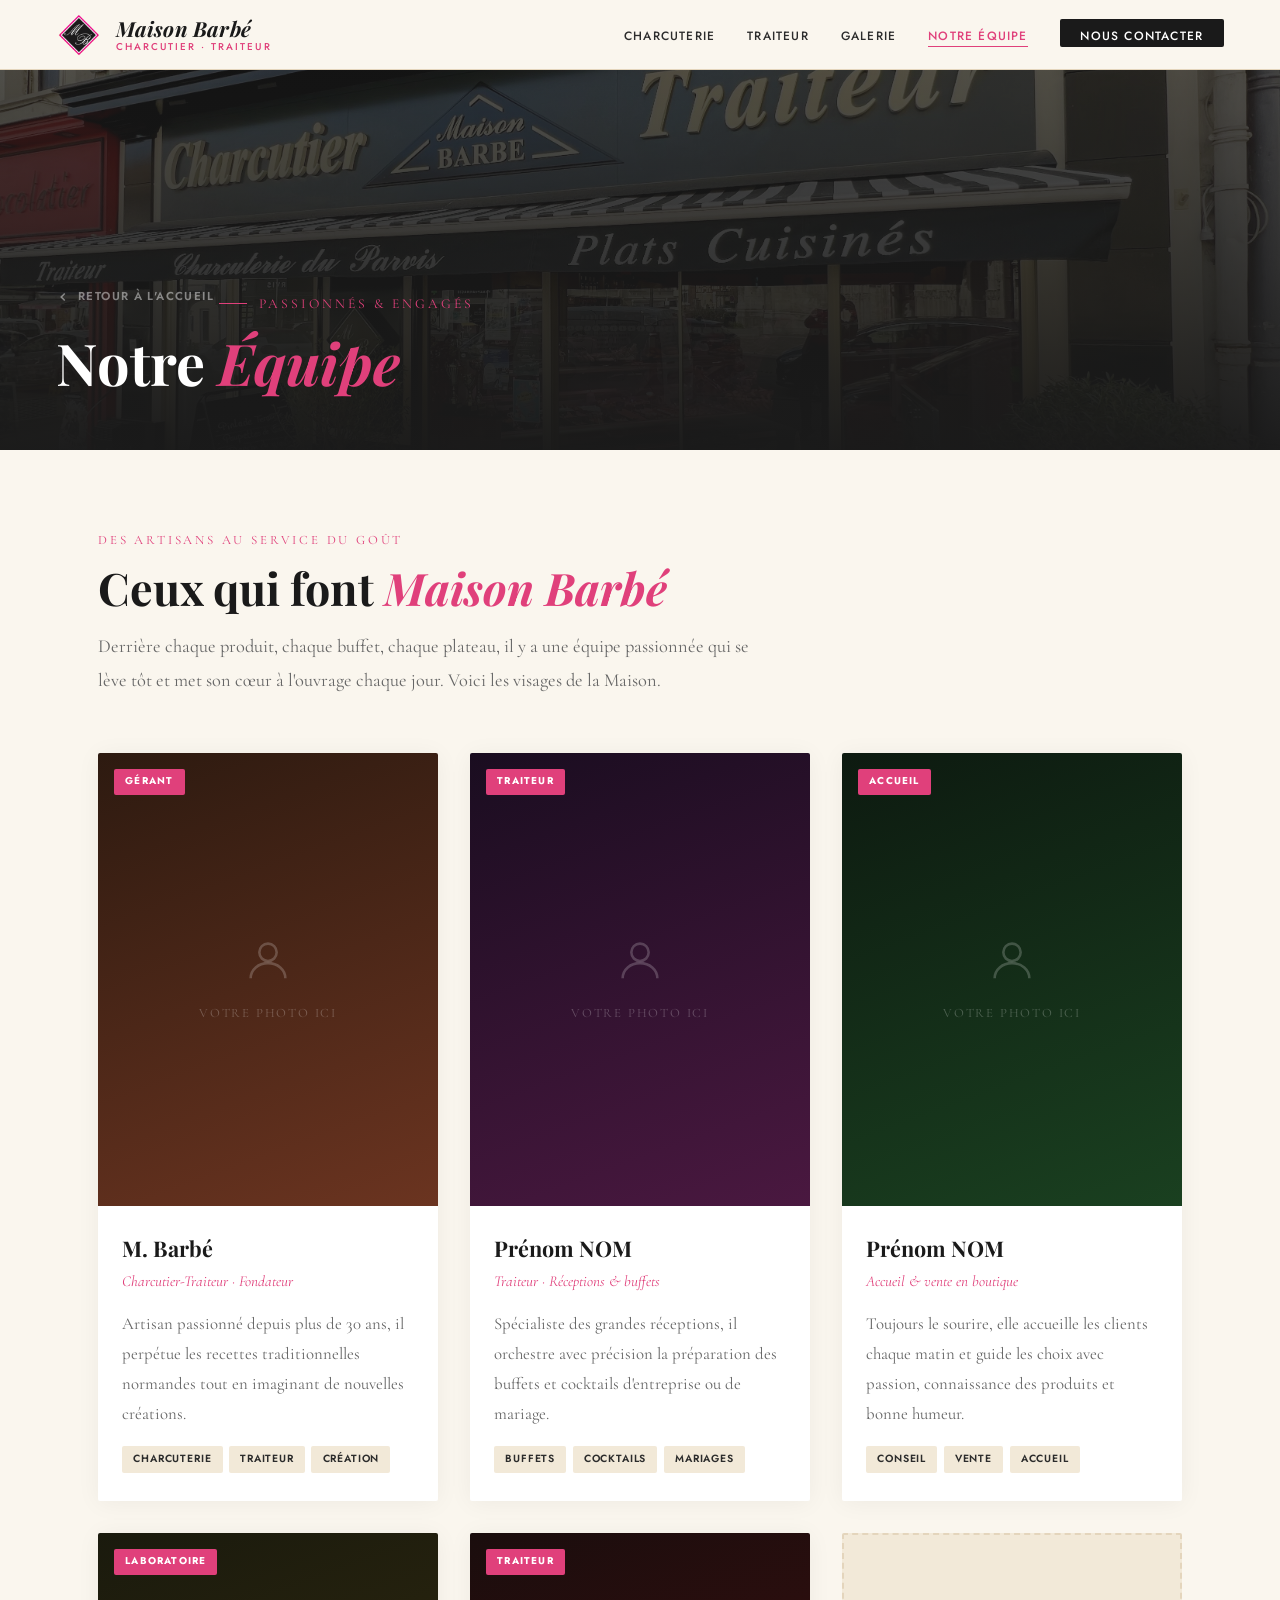
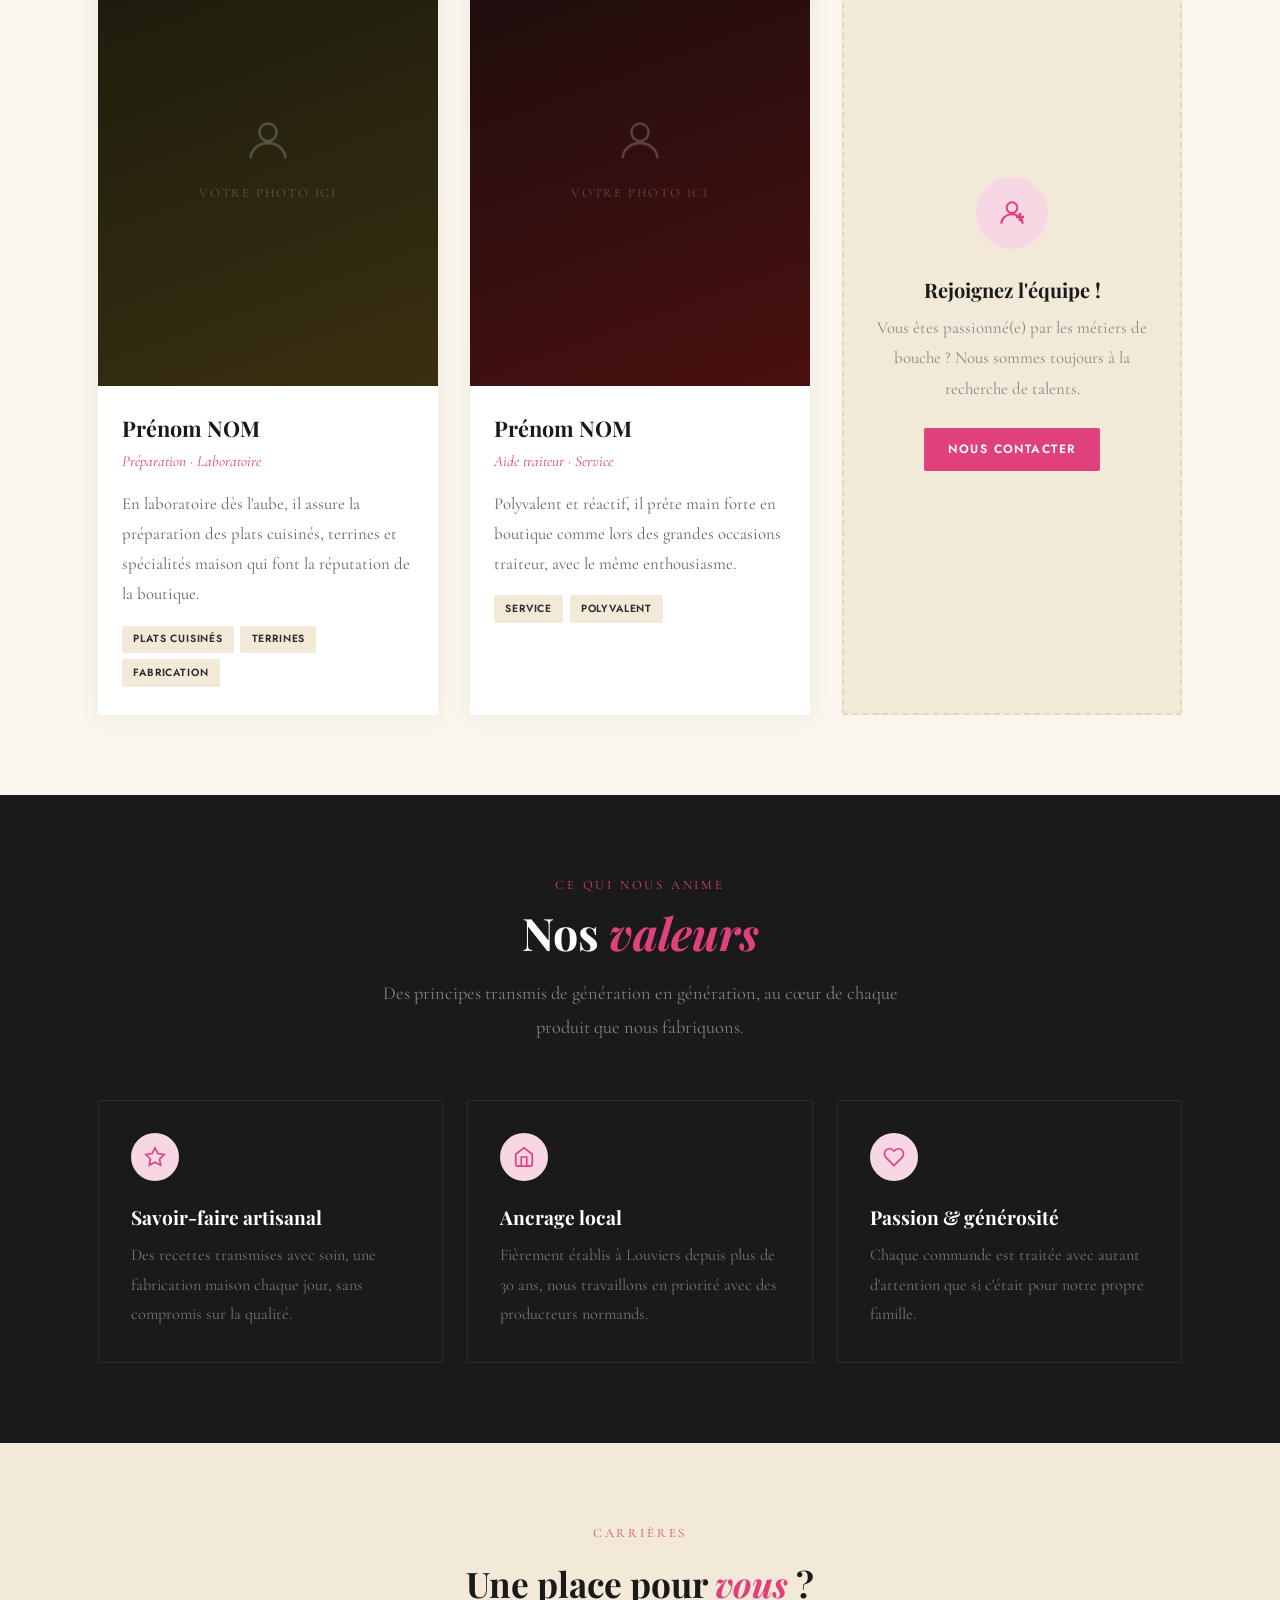
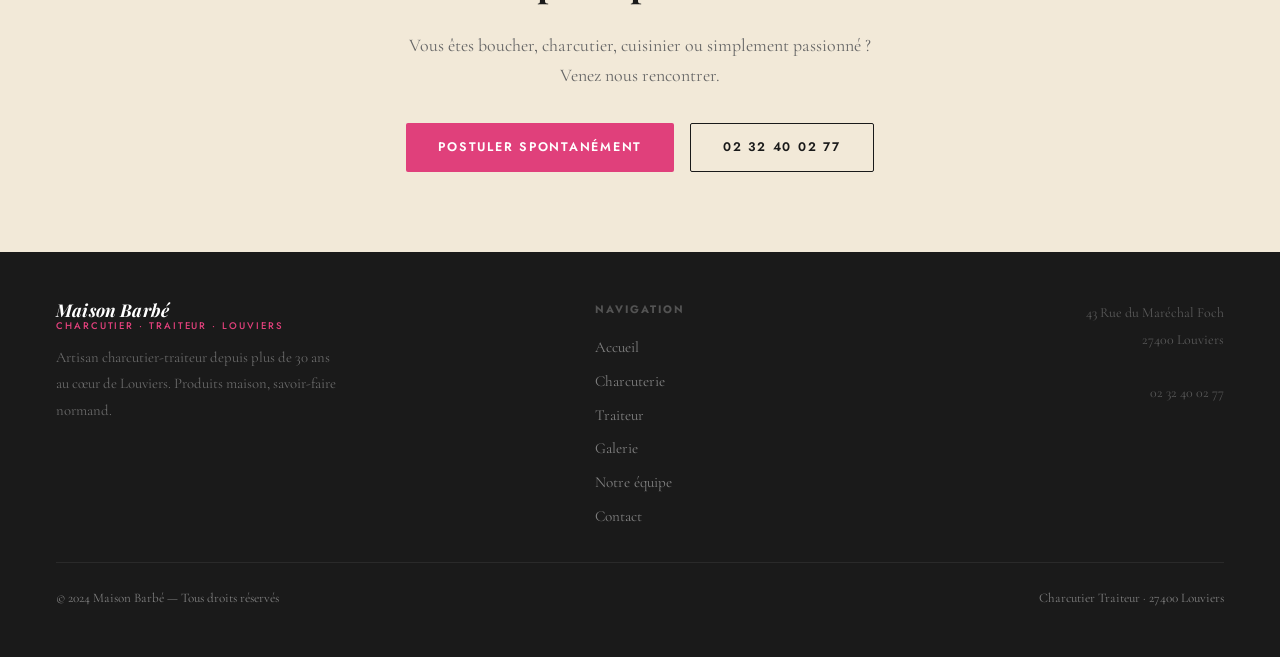
==== equipe.html @ 8feb5e2d "Add files via upload" ====
<!DOCTYPE html>
<html lang="fr">
<head>
  <meta charset="UTF-8" />
  <meta name="viewport" content="width=device-width, initial-scale=1.0" />
  <title>Notre Équipe — Maison Barbé, Charcutier Traiteur Louviers</title>
  <link rel="icon" type="image/png" href="./images/logo.png" />
  <link rel="preconnect" href="https://fonts.googleapis.com" />
  <link rel="preconnect" href="https://fonts.gstatic.com" crossorigin />
  <link href="https://fonts.googleapis.com/css2?family=Playfair+Display:ital,wght@0,400;0,600;0,700;1,400;1,600&family=Cormorant+Garamond:ital,wght@0,300;0,400;0,500;0,600;1,300;1,400;1,600&family=Jost:wght@300;400;500;600;700&display=swap" rel="stylesheet" />
  <style>
    *,*::before,*::after{box-sizing:border-box;margin:0;padding:0}
    html{scroll-behavior:smooth}
    body{font-family:'Jost',sans-serif;background:#FAF6EE;color:#1A1A1A;line-height:1.7;overflow-x:hidden}
    :root{
      --beige:#FAF6EE;--beige2:#F2E9D8;--beige3:#E4D5BC;
      --noir:#1A1A1A;--noir2:#2C2C2C;
      --rose:#E0407B;--rose-dark:#C02860;--rose-pale:#F8D7E5;
      --gold:#B08850;--white:#fff
    }

    /* ── NAV ── */
    nav{position:fixed;top:0;left:0;right:0;z-index:999;height:70px;display:flex;align-items:center;justify-content:space-between;padding:0 3.5rem;background:rgba(250,246,238,.97);backdrop-filter:blur(10px);border-bottom:1px solid var(--beige3);transition:box-shadow .3s}
    nav.scrolled{box-shadow:0 2px 30px rgba(0,0,0,.08)}
    .nav-logo{display:flex;align-items:center;gap:.85rem;text-decoration:none}
    .logo-text-wrap{display:flex;flex-direction:column;line-height:1.15}
    .logo-name{font-family:'Playfair Display',serif;font-style:italic;font-size:1.3rem;font-weight:700;color:var(--noir);letter-spacing:.01em}
    .logo-sub{font-family:'Jost',sans-serif;font-size:.62rem;font-weight:500;letter-spacing:.2em;text-transform:uppercase;color:var(--rose)}
    .nav-links{display:flex;align-items:center;gap:2rem;list-style:none}
    .nav-links a{font-size:.75rem;font-weight:500;letter-spacing:.1em;text-transform:uppercase;text-decoration:none;color:var(--noir2);position:relative;padding-bottom:2px;transition:color .25s}
    .nav-links a::after{content:'';position:absolute;bottom:0;left:0;width:0;height:1px;background:var(--rose);transition:width .3s}
    .nav-links a:hover{color:var(--rose)}
    .nav-links a:hover::after,.nav-links a.active::after{width:100%}
    .nav-links a.active{color:var(--rose)}
    .nav-cta{background:var(--noir)!important;color:#fff!important;padding:.5rem 1.3rem;border-radius:2px}
    .nav-cta:hover{background:var(--rose)!important}
    .nav-cta::after{display:none!important}
    .hamburger{display:none;flex-direction:column;gap:5px;cursor:pointer;padding:4px;background:none;border:none}
    .hamburger span{display:block;width:22px;height:2px;background:var(--noir);transition:.3s}

    /* ── HERO PAGE ── */
    .page-hero{height:380px;background:var(--noir);display:flex;align-items:flex-end;position:relative;overflow:hidden;margin-top:70px}
    .page-hero-bg{position:absolute;inset:0;background-image:url('./images/boutique.jpg');background-size:cover;background-position:center 40%;opacity:.3}
    .page-hero-vignette{position:absolute;inset:0;background:linear-gradient(to top,rgba(26,26,26,.96) 0%,rgba(26,26,26,.2) 100%)}
    .page-hero-content{position:relative;padding:0 3.5rem 3.5rem;max-width:1180px;width:100%}
    .back-link{display:inline-flex;align-items:center;gap:.5rem;font-family:'Jost',sans-serif;font-size:.72rem;font-weight:600;letter-spacing:.12em;text-transform:uppercase;color:rgba(255,255,255,.45);text-decoration:none;margin-bottom:1.5rem;transition:color .2s}
    .back-link:hover{color:var(--rose)}
    .back-link svg{width:14px}
    .page-eyebrow{display:inline-flex;align-items:center;gap:.75rem;font-family:'Cormorant Garamond',serif;font-size:.85rem;letter-spacing:.22em;text-transform:uppercase;color:var(--rose);margin-bottom:.75rem}
    .page-eyebrow::before{content:'';display:block;width:28px;height:1px;background:var(--rose)}
    .page-hero h1{font-family:'Playfair Display',serif;font-size:clamp(2.2rem,4.5vw,3.8rem);font-weight:700;color:#fff;line-height:1.1}
    .page-hero h1 em{font-style:italic;color:var(--rose)}

    /* ── LAYOUT ── */
    .sw{max-width:1180px;margin:0 auto;padding:5rem 3rem}
    .fi{opacity:0;transform:translateY(22px);transition:opacity .65s ease,transform .65s ease}
    .fi.in{opacity:1;transform:none}
    .eyebrow{font-family:'Cormorant Garamond',serif;font-size:.8rem;letter-spacing:.22em;text-transform:uppercase;color:var(--rose);display:block;margin-bottom:.6rem}
    .st{font-family:'Playfair Display',serif;font-size:clamp(1.9rem,3.5vw,2.8rem);font-weight:700;color:var(--noir);line-height:1.2}
    .st em{font-style:italic;color:var(--rose)}
    .sl{font-family:'Cormorant Garamond',serif;font-size:1.15rem;color:#666;line-height:1.85}

    /* ── CARTES MEMBRES ── */
    .team-grid{display:grid;grid-template-columns:repeat(3,1fr);gap:2rem;margin-top:3.5rem}
    @media(max-width:900px){.team-grid{grid-template-columns:1fr 1fr}}
    @media(max-width:560px){.team-grid{grid-template-columns:1fr}}

    .tm{background:#fff;border-radius:2px;overflow:hidden;box-shadow:0 2px 24px rgba(0,0,0,.05);transition:transform .3s,box-shadow .3s}
    .tm:hover{transform:translateY(-5px);box-shadow:0 12px 40px rgba(0,0,0,.1)}

    .tm-photo{position:relative;aspect-ratio:3/4;overflow:hidden;background:var(--beige2)}
    .tm-photo img{width:100%;height:100%;object-fit:cover;object-position:top center;display:block;transition:transform .5s ease;filter:grayscale(15%)}
    .tm:hover .tm-photo img{transform:scale(1.04);filter:grayscale(0%)}
    .tm-photo-placeholder{width:100%;height:100%;display:flex;flex-direction:column;align-items:center;justify-content:center;gap:1rem}
    .tm-photo-placeholder svg{width:52px;color:rgba(255,255,255,.2)}
    .tm-photo-placeholder span{font-family:'Cormorant Garamond',serif;font-size:.8rem;letter-spacing:.14em;color:rgba(255,255,255,.25);text-transform:uppercase}

    .tm-badge{position:absolute;top:1rem;left:1rem;background:var(--rose);color:#fff;font-family:'Jost',sans-serif;font-size:.62rem;font-weight:700;letter-spacing:.12em;text-transform:uppercase;padding:.28rem .7rem;border-radius:2px}

    .tm-body{padding:1.5rem 1.5rem 1.75rem}
    .tm-name{font-family:'Playfair Display',serif;font-size:1.35rem;font-weight:700;color:var(--noir);margin-bottom:.15rem}
    .tm-role{font-family:'Cormorant Garamond',serif;font-size:.95rem;color:var(--rose);font-style:italic;margin-bottom:.85rem}
    .tm-desc{font-family:'Cormorant Garamond',serif;font-size:1.05rem;color:#666;line-height:1.8}

    .tm-tags{display:flex;flex-wrap:wrap;gap:.4rem;margin-top:1rem}
    .tm-tag{font-family:'Jost',sans-serif;font-size:.65rem;font-weight:600;letter-spacing:.08em;text-transform:uppercase;padding:.3rem .7rem;background:var(--beige2);border-radius:2px;color:var(--noir2)}

    /* placeholder colors */
    .pa1{background:linear-gradient(160deg,#2d1a10,#6b3420)}
    .pa2{background:linear-gradient(160deg,#1a0d20,#4a1840)}
    .pa3{background:linear-gradient(160deg,#0d1a10,#1a4020)}
    .pa4{background:linear-gradient(160deg,#1a1a0d,#3a3010)}
    .pa5{background:linear-gradient(160deg,#1a0d0d,#4a1010)}
    .pa6{background:linear-gradient(160deg,#0d1020,#202050)}

    /* ── VALEURS ── */
    .valeurs{background:var(--noir);margin-top:0}
    .valeurs .sw{padding-top:5rem;padding-bottom:5rem}
    .val-header{text-align:center;margin-bottom:3.5rem}
    .val-header .eyebrow{display:block;text-align:center}
    .val-header .st{color:#fff}
    .val-header .sl{color:rgba(255,255,255,.45);max-width:540px;margin:1rem auto 0}
    .val-grid{display:grid;grid-template-columns:repeat(3,1fr);gap:1.5rem}
    @media(max-width:700px){.val-grid{grid-template-columns:1fr}}
    .vcard{border:1px solid rgba(255,255,255,.08);padding:2rem;border-radius:2px;transition:border-color .3s,background .3s}
    .vcard:hover{border-color:var(--rose);background:rgba(224,64,123,.05)}
    .vcard-icon{width:48px;height:48px;border-radius:50%;background:var(--rose-pale);display:flex;align-items:center;justify-content:center;color:var(--rose);margin-bottom:1.25rem}
    .vcard h3{font-family:'Playfair Display',serif;font-size:1.2rem;color:#fff;margin-bottom:.5rem}
    .vcard p{font-family:'Cormorant Garamond',serif;font-size:1.02rem;color:rgba(255,255,255,.4);line-height:1.8}

    /* ── CTA REJOINDRE ── */
    .rejoindre{background:var(--beige2)}
    .rejoindre .sw{text-align:center}
    .rejoindre h2{font-family:'Playfair Display',serif;font-size:2.2rem;color:var(--noir);margin:.5rem 0 1rem}
    .rejoindre h2 em{font-style:italic;color:var(--rose)}
    .rejoindre p{font-family:'Cormorant Garamond',serif;font-size:1.12rem;color:#666;max-width:480px;margin:0 auto 2rem}
    .btn{display:inline-flex;align-items:center;gap:.55rem;text-decoration:none;border-radius:2px;font-family:'Jost',sans-serif;font-weight:600;font-size:.78rem;letter-spacing:.14em;text-transform:uppercase;transition:all .3s}
    .btn-rose{background:var(--rose);color:#fff;padding:.85rem 2rem}
    .btn-rose:hover{background:var(--rose-dark);transform:translateY(-1px)}
    .btn-outline{border:1.5px solid var(--noir);color:var(--noir);padding:.83rem 2rem}
    .btn-outline:hover{background:var(--noir);color:#fff}
    .btn-row{display:flex;gap:1rem;justify-content:center;flex-wrap:wrap}

    /* ── FOOTER ── */
    footer{background:var(--noir);color:rgba(255,255,255,.45);padding:3rem 3.5rem;font-family:'Cormorant Garamond',serif;font-size:.95rem}
    .footer-grid{max-width:1180px;margin:0 auto;display:grid;grid-template-columns:1fr auto 1fr;gap:3rem;align-items:start}
    .footer-brand .logo-name{color:#fff;font-size:1.1rem}
    .footer-brand .logo-sub{font-size:.6rem}
    .footer-brand p{margin-top:.75rem;font-size:.92rem;color:rgba(255,255,255,.35);line-height:1.8;max-width:280px}
    .footer-links h4{font-family:'Jost',sans-serif;font-size:.68rem;font-weight:700;letter-spacing:.18em;text-transform:uppercase;color:rgba(255,255,255,.25);margin-bottom:1rem}
    .footer-links ul{list-style:none;display:flex;flex-direction:column;gap:.5rem}
    .footer-links a{color:rgba(255,255,255,.45);text-decoration:none;font-size:.95rem;transition:color .2s}
    .footer-links a:hover{color:var(--rose)}
    .footer-right{text-align:right}
    .footer-right p{font-size:.87rem;color:rgba(255,255,255,.28);line-height:1.9}
    .footer-bottom{max-width:1180px;margin:2rem auto 0;padding-top:1.5rem;border-top:1px solid rgba(255,255,255,.07);display:flex;justify-content:space-between;align-items:center;flex-wrap:wrap;gap:1rem;font-size:.82rem}

    /* ── RESPONSIVE ── */
    @media(max-width:1024px){
      nav{padding:0 2rem}
      .page-hero-content{padding:0 2rem 2.5rem}
      .sw{padding:4rem 2rem}
      .footer-grid{grid-template-columns:1fr 1fr;gap:2rem}
      .footer-right{text-align:left}
    }
    @media(max-width:640px){
      nav{padding:0 1.25rem}
      .nav-links{display:none;position:absolute;top:70px;left:0;right:0;background:rgba(250,246,238,.98);flex-direction:column;padding:1.5rem;gap:1rem;border-bottom:1px solid var(--beige3)}
      .nav-links.open{display:flex}
      .hamburger{display:flex}
      .page-hero{height:280px}
      .page-hero-content{padding:0 1.25rem 2rem}
      .sw{padding:3rem 1.25rem}
      .footer-grid{grid-template-columns:1fr}
      .footer-bottom{flex-direction:column;text-align:center}
      .val-grid{grid-template-columns:1fr}
    }
  </style>
</head>
<body>

  <!-- NAV -->
  <nav id="nav">
    <a href="index.html" class="nav-logo">
      <img src="./images/logo.png" alt="Logo Maison Barbé" style="width:46px;height:46px;object-fit:contain;flex-shrink:0;" />
      <div class="logo-text-wrap">
        <span class="logo-name">Maison Barbé</span>
        <span class="logo-sub">Charcutier · Traiteur</span>
      </div>
    </a>
    <ul class="nav-links" id="navLinks">
      <li><a href="index.html#charcuterie">Charcuterie</a></li>
      <li><a href="index.html#traiteur">Traiteur</a></li>
      <li><a href="galerie.html">Galerie</a></li>
      <li><a href="equipe.html" class="active">Notre équipe</a></li>
      <li><a href="index.html#contact" class="nav-cta">Nous contacter</a></li>
    </ul>
    <button class="hamburger" id="hamburger" aria-label="Menu">
      <span></span><span></span><span></span>
    </button>
  </nav>

  <!-- HERO PAGE -->
  <div class="page-hero">
    <div class="page-hero-bg"></div>
    <div class="page-hero-vignette"></div>
    <div class="page-hero-content">
      <a href="index.html" class="back-link">
        <svg viewBox="0 0 16 16" fill="none" stroke="currentColor" stroke-width="1.8"><path d="M10 12L6 8l4-4"/></svg>
        Retour à l'accueil
      </a>
      <div class="page-eyebrow">Passionnés & engagés</div>
      <h1>Notre <em>Équipe</em></h1>
    </div>
  </div>

  <!-- INTRO + MEMBRES -->
  <section>
    <div class="sw">
      <div class="fi" style="max-width:680px">
        <span class="eyebrow">Des artisans au service du goût</span>
        <h2 class="st">Ceux qui font <em>Maison Barbé</em></h2>
        <p class="sl" style="margin-top:.85rem">Derrière chaque produit, chaque buffet, chaque plateau, il y a une équipe passionnée qui se lève tôt et met son cœur à l'ouvrage chaque jour. Voici les visages de la Maison.</p>
      </div>

      <div class="team-grid">

        <!-- MEMBRE 1 — Le patron -->
        <div class="tm fi">
          <div class="tm-photo">
            <img src="./images/equipe-patron.jpg" alt="Le patron" onerror="this.style.display='none';this.parentElement.querySelector('.tm-photo-placeholder').style.display='flex'">
            <div class="tm-photo-placeholder pa1" style="display:none">
              <svg viewBox="0 0 24 24" fill="none" stroke="currentColor" stroke-width="1.2"><circle cx="12" cy="8" r="4"/><path d="M4 20c0-4 3.6-7 8-7s8 3 8 7"/></svg>
              <span>Votre photo ici</span>
            </div>
            <span class="tm-badge">Gérant</span>
          </div>
          <div class="tm-body">
            <div class="tm-name">M. Barbé</div>
            <div class="tm-role">Charcutier-Traiteur · Fondateur</div>
            <p class="tm-desc">Artisan passionné depuis plus de 30 ans, il perpétue les recettes traditionnelles normandes tout en imaginant de nouvelles créations.</p>
            <div class="tm-tags">
              <span class="tm-tag">Charcuterie</span>
              <span class="tm-tag">Traiteur</span>
              <span class="tm-tag">Création</span>
            </div>
          </div>
        </div>

        <!-- MEMBRE 2 -->
        <div class="tm fi" style="transition-delay:.1s">
          <div class="tm-photo">
            <img src="./images/equipe-2.jpg" alt="Membre de l'équipe" onerror="this.style.display='none';this.parentElement.querySelector('.tm-photo-placeholder').style.display='flex'">
            <div class="tm-photo-placeholder pa2" style="display:none">
              <svg viewBox="0 0 24 24" fill="none" stroke="currentColor" stroke-width="1.2"><circle cx="12" cy="8" r="4"/><path d="M4 20c0-4 3.6-7 8-7s8 3 8 7"/></svg>
              <span>Votre photo ici</span>
            </div>
            <span class="tm-badge">Traiteur</span>
          </div>
          <div class="tm-body">
            <div class="tm-name">Prénom NOM</div>
            <div class="tm-role">Traiteur · Réceptions & buffets</div>
            <p class="tm-desc">Spécialiste des grandes réceptions, il orchestre avec précision la préparation des buffets et cocktails d'entreprise ou de mariage.</p>
            <div class="tm-tags">
              <span class="tm-tag">Buffets</span>
              <span class="tm-tag">Cocktails</span>
              <span class="tm-tag">Mariages</span>
            </div>
          </div>
        </div>

        <!-- MEMBRE 3 -->
        <div class="tm fi" style="transition-delay:.2s">
          <div class="tm-photo">
            <img src="./images/equipe-3.jpg" alt="Membre de l'équipe" onerror="this.style.display='none';this.parentElement.querySelector('.tm-photo-placeholder').style.display='flex'">
            <div class="tm-photo-placeholder pa3" style="display:none">
              <svg viewBox="0 0 24 24" fill="none" stroke="currentColor" stroke-width="1.2"><circle cx="12" cy="8" r="4"/><path d="M4 20c0-4 3.6-7 8-7s8 3 8 7"/></svg>
              <span>Votre photo ici</span>
            </div>
            <span class="tm-badge">Accueil</span>
          </div>
          <div class="tm-body">
            <div class="tm-name">Prénom NOM</div>
            <div class="tm-role">Accueil & vente en boutique</div>
            <p class="tm-desc">Toujours le sourire, elle accueille les clients chaque matin et guide les choix avec passion, connaissance des produits et bonne humeur.</p>
            <div class="tm-tags">
              <span class="tm-tag">Conseil</span>
              <span class="tm-tag">Vente</span>
              <span class="tm-tag">Accueil</span>
            </div>
          </div>
        </div>

        <!-- MEMBRE 4 -->
        <div class="tm fi" style="transition-delay:.05s">
          <div class="tm-photo">
            <img src="./images/equipe-4.jpg" alt="Membre de l'équipe" onerror="this.style.display='none';this.parentElement.querySelector('.tm-photo-placeholder').style.display='flex'">
            <div class="tm-photo-placeholder pa4" style="display:none">
              <svg viewBox="0 0 24 24" fill="none" stroke="currentColor" stroke-width="1.2"><circle cx="12" cy="8" r="4"/><path d="M4 20c0-4 3.6-7 8-7s8 3 8 7"/></svg>
              <span>Votre photo ici</span>
            </div>
            <span class="tm-badge">Laboratoire</span>
          </div>
          <div class="tm-body">
            <div class="tm-name">Prénom NOM</div>
            <div class="tm-role">Préparation · Laboratoire</div>
            <p class="tm-desc">En laboratoire dès l'aube, il assure la préparation des plats cuisinés, terrines et spécialités maison qui font la réputation de la boutique.</p>
            <div class="tm-tags">
              <span class="tm-tag">Plats cuisinés</span>
              <span class="tm-tag">Terrines</span>
              <span class="tm-tag">Fabrication</span>
            </div>
          </div>
        </div>

        <!-- MEMBRE 5 -->
        <div class="tm fi" style="transition-delay:.15s">
          <div class="tm-photo">
            <img src="./images/equipe-5.jpg" alt="Membre de l'équipe" onerror="this.style.display='none';this.parentElement.querySelector('.tm-photo-placeholder').style.display='flex'">
            <div class="tm-photo-placeholder pa5" style="display:none">
              <svg viewBox="0 0 24 24" fill="none" stroke="currentColor" stroke-width="1.2"><circle cx="12" cy="8" r="4"/><path d="M4 20c0-4 3.6-7 8-7s8 3 8 7"/></svg>
              <span>Votre photo ici</span>
            </div>
            <span class="tm-badge">Traiteur</span>
          </div>
          <div class="tm-body">
            <div class="tm-name">Prénom NOM</div>
            <div class="tm-role">Aide traiteur · Service</div>
            <p class="tm-desc">Polyvalent et réactif, il prête main forte en boutique comme lors des grandes occasions traiteur, avec le même enthousiasme.</p>
            <div class="tm-tags">
              <span class="tm-tag">Service</span>
              <span class="tm-tag">Polyvalent</span>
            </div>
          </div>
        </div>

        <!-- MEMBRE 6 — Rejoindre -->
        <div class="tm fi" style="transition-delay:.25s;background:var(--beige2);box-shadow:none;border:2px dashed var(--beige3);display:flex;flex-direction:column;justify-content:center;align-items:center;padding:3rem 2rem;text-align:center;min-height:420px">
          <div style="width:72px;height:72px;border-radius:50%;background:var(--rose-pale);display:flex;align-items:center;justify-content:center;margin-bottom:1.5rem">
            <svg width="32" height="32" viewBox="0 0 24 24" fill="none" stroke="var(--rose)" stroke-width="1.5"><circle cx="12" cy="8" r="4"/><path d="M20 20c0-4-3.6-7-8-7s-8 3-8 7"/><path d="M18 12v6M21 15h-6" stroke-width="2"/></svg>
          </div>
          <div style="font-family:'Playfair Display',serif;font-size:1.25rem;font-weight:700;color:var(--noir);margin-bottom:.4rem">Rejoignez l'équipe !</div>
          <p style="font-family:'Cormorant Garamond',serif;font-size:1.05rem;color:#888;line-height:1.8;margin-bottom:1.5rem">Vous êtes passionné(e) par les métiers de bouche ? Nous sommes toujours à la recherche de talents.</p>
          <a href="index.html#contact" style="display:inline-block;background:var(--rose);color:#fff;font-family:'Jost',sans-serif;font-size:.75rem;font-weight:600;letter-spacing:.12em;text-transform:uppercase;padding:.7rem 1.5rem;border-radius:2px;text-decoration:none;transition:background .2s" onmouseover="this.style.background='#C02860'" onmouseout="this.style.background='var(--rose)'">Nous contacter</a>
        </div>

      </div><!-- /team-grid -->
    </div>
  </section>

  <!-- VALEURS -->
  <section class="valeurs">
    <div class="sw">
      <div class="val-header fi">
        <span class="eyebrow">Ce qui nous anime</span>
        <h2 class="st">Nos <em>valeurs</em></h2>
        <p class="sl">Des principes transmis de génération en génération, au cœur de chaque produit que nous fabriquons.</p>
      </div>
      <div class="val-grid">
        <div class="vcard fi">
          <div class="vcard-icon">
            <svg width="22" height="22" viewBox="0 0 24 24" fill="none" stroke="currentColor" stroke-width="1.8"><path d="M12 2l3.09 6.26L22 9.27l-5 4.87 1.18 6.88L12 17.77l-6.18 3.25L7 14.14 2 9.27l6.91-1.01L12 2z"/></svg>
          </div>
          <h3>Savoir-faire artisanal</h3>
          <p>Des recettes transmises avec soin, une fabrication maison chaque jour, sans compromis sur la qualité.</p>
        </div>
        <div class="vcard fi" style="transition-delay:.1s">
          <div class="vcard-icon">
            <svg width="22" height="22" viewBox="0 0 24 24" fill="none" stroke="currentColor" stroke-width="1.8"><path d="M3 9l9-7 9 7v11a2 2 0 01-2 2H5a2 2 0 01-2-2V9z"/><polyline points="9,22 9,12 15,12 15,22"/></svg>
          </div>
          <h3>Ancrage local</h3>
          <p>Fièrement établis à Louviers depuis plus de 30 ans, nous travaillons en priorité avec des producteurs normands.</p>
        </div>
        <div class="vcard fi" style="transition-delay:.2s">
          <div class="vcard-icon">
            <svg width="22" height="22" viewBox="0 0 24 24" fill="none" stroke="currentColor" stroke-width="1.8"><path d="M20.84 4.61a5.5 5.5 0 00-7.78 0L12 5.67l-1.06-1.06a5.5 5.5 0 00-7.78 7.78l1.06 1.06L12 21.23l7.78-7.78 1.06-1.06a5.5 5.5 0 000-7.78z"/></svg>
          </div>
          <h3>Passion & générosité</h3>
          <p>Chaque commande est traitée avec autant d'attention que si c'était pour notre propre famille.</p>
        </div>
      </div>
    </div>
  </section>

  <!-- CTA REJOINDRE -->
  <section class="rejoindre">
    <div class="sw fi">
      <span class="eyebrow" style="text-align:center;display:block">Carrières</span>
      <h2>Une place pour <em>vous</em> ?</h2>
      <p>Vous êtes boucher, charcutier, cuisinier ou simplement passionné ? Venez nous rencontrer.</p>
      <div class="btn-row">
        <a href="index.html#contact" class="btn btn-rose">Postuler spontanément</a>
        <a href="tel:0232400277" class="btn btn-outline">02 32 40 02 77</a>
      </div>
    </div>
  </section>

  <!-- FOOTER -->
  <footer>
    <div class="footer-grid">
      <div class="footer-brand">
        <div class="logo-text-wrap">
          <span class="logo-name" style="font-family:'Playfair Display',serif;font-style:italic;font-size:1.1rem;font-weight:700;color:#fff">Maison Barbé</span>
          <span class="logo-sub" style="font-size:.6rem;font-weight:500;letter-spacing:.2em;text-transform:uppercase;color:var(--rose)">Charcutier · Traiteur · Louviers</span>
        </div>
        <p>Artisan charcutier-traiteur depuis plus de 30 ans au cœur de Louviers. Produits maison, savoir-faire normand.</p>
      </div>
      <div class="footer-links">
        <h4>Navigation</h4>
        <ul>
          <li><a href="index.html">Accueil</a></li>
          <li><a href="index.html#charcuterie">Charcuterie</a></li>
          <li><a href="index.html#traiteur">Traiteur</a></li>
          <li><a href="galerie.html">Galerie</a></li>
          <li><a href="equipe.html">Notre équipe</a></li>
          <li><a href="index.html#contact">Contact</a></li>
        </ul>
      </div>
      <div class="footer-right">
        <p>43 Rue du Maréchal Foch<br>27400 Louviers<br><br>02 32 40 02 77</p>
      </div>
    </div>
    <div class="footer-bottom">
      <span>© 2024 Maison Barbé — Tous droits réservés</span>
      <span>Charcutier Traiteur · 27400 Louviers</span>
    </div>
  </footer>

  <script>
    // Nav scroll
    const nav = document.getElementById('nav');
    window.addEventListener('scroll', () => nav.classList.toggle('scrolled', window.scrollY > 30));

    // Hamburger
    const hamburger = document.getElementById('hamburger');
    const navLinks = document.getElementById('navLinks');
    hamburger.addEventListener('click', () => navLinks.classList.toggle('open'));

    // Fade-in on scroll
    const obs = new IntersectionObserver(entries => {
      entries.forEach(e => { if(e.isIntersecting){ e.target.classList.add('in'); obs.unobserve(e.target); } });
    }, { threshold: 0.08, rootMargin: '0px 0px -40px 0px' });
    document.querySelectorAll('.fi').forEach(el => obs.observe(el));
  </script>
</body>
</html>
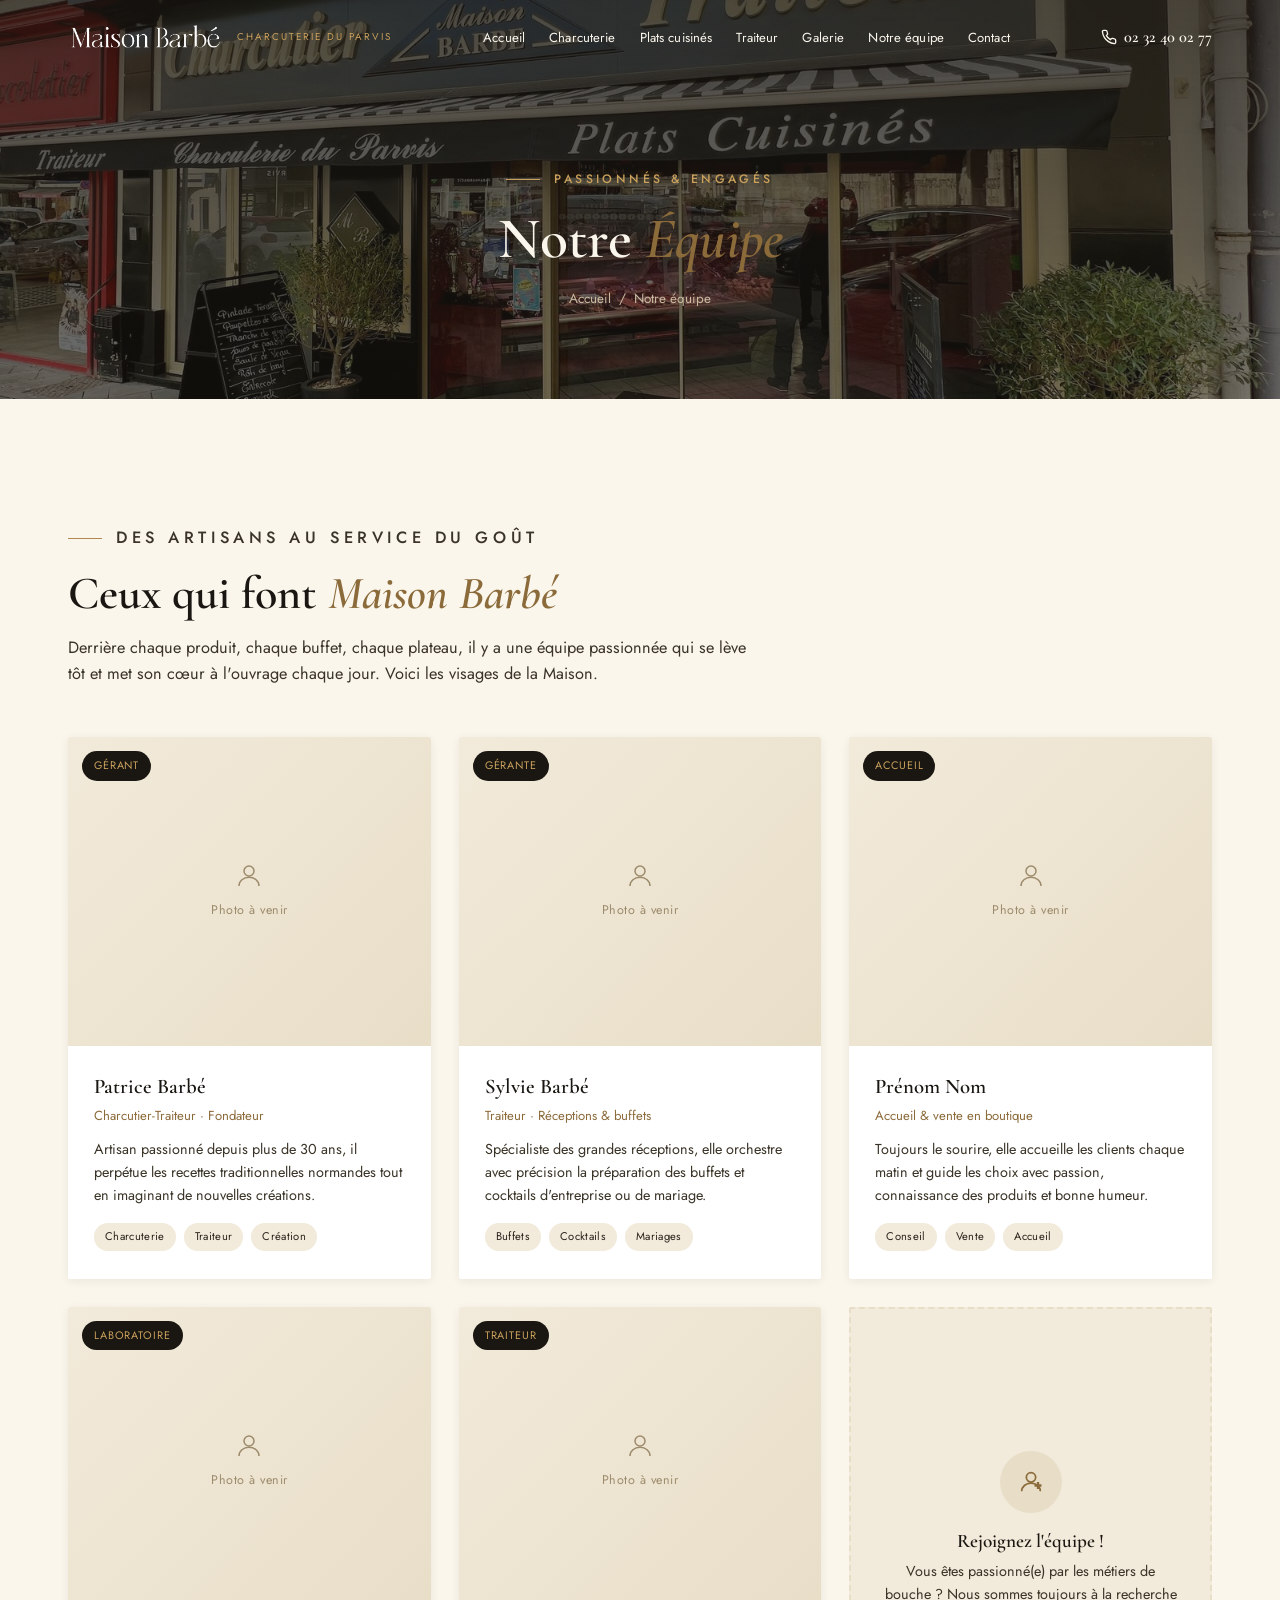
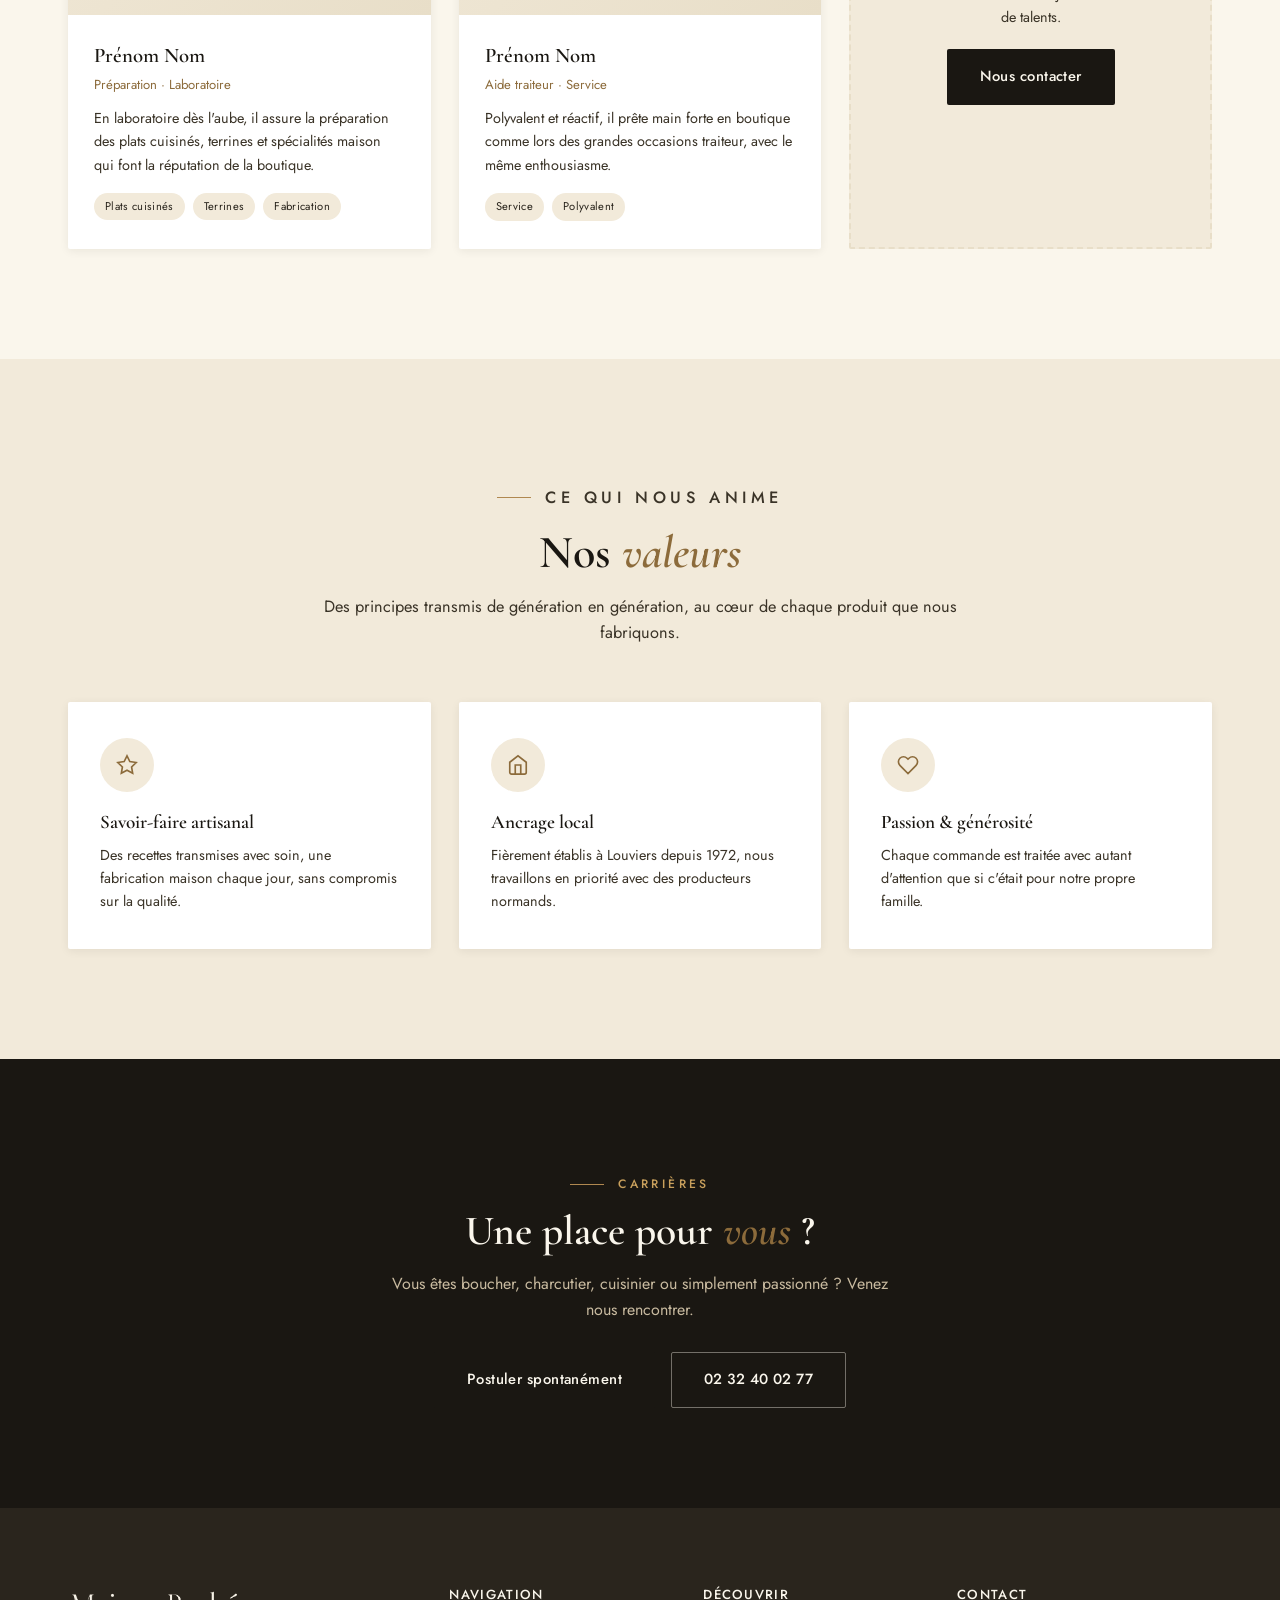
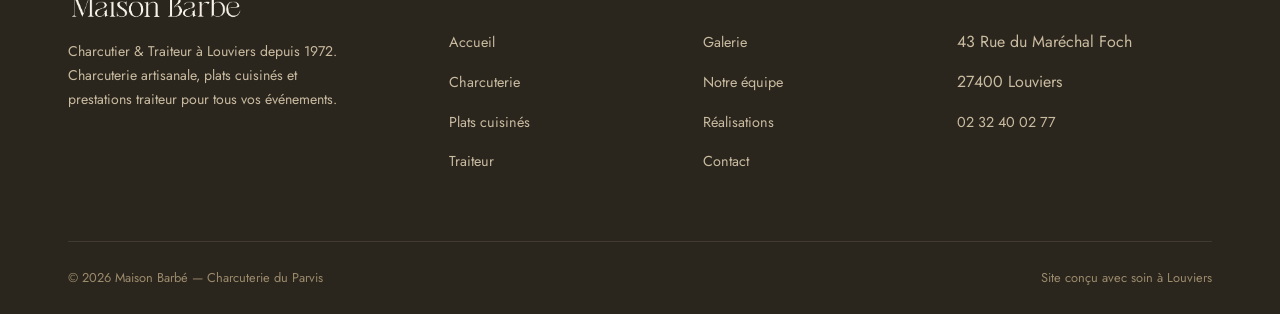
==== commit 845d8eb7: "Refonte complète du site avec la nouvelle charte or/taupe/charbon - Remplacement intégral de la pale" ====
--- a/equipe.html
+++ b/equipe.html
@@ -1,426 +1,227 @@
 <!DOCTYPE html>
 <html lang="fr">
 <head>
-  <meta charset="UTF-8" />
-  <meta name="viewport" content="width=device-width, initial-scale=1.0" />
-  <title>Notre Équipe — Maison Barbé, Charcutier Traiteur Louviers</title>
-  <link rel="icon" type="image/png" href="./images/logo.png" />
-  <link rel="preconnect" href="https://fonts.googleapis.com" />
-  <link rel="preconnect" href="https://fonts.gstatic.com" crossorigin />
-  <link href="https://fonts.googleapis.com/css2?family=Playfair+Display:ital,wght@0,400;0,600;0,700;1,400;1,600&family=Cormorant+Garamond:ital,wght@0,300;0,400;0,500;0,600;1,300;1,400;1,600&family=Jost:wght@300;400;500;600;700&display=swap" rel="stylesheet" />
-  <style>
-    *,*::before,*::after{box-sizing:border-box;margin:0;padding:0}
-    html{scroll-behavior:smooth}
-    body{font-family:'Jost',sans-serif;background:#FAF6EE;color:#1A1A1A;line-height:1.7;overflow-x:hidden}
-    :root{
-      --beige:#FAF6EE;--beige2:#F2E9D8;--beige3:#E4D5BC;
-      --noir:#1A1A1A;--noir2:#2C2C2C;
-      --rose:#E0407B;--rose-dark:#C02860;--rose-pale:#F8D7E5;
-      --gold:#B08850;--white:#fff
-    }
-
-    /* ── NAV ── */
-    nav{position:fixed;top:0;left:0;right:0;z-index:999;height:70px;display:flex;align-items:center;justify-content:space-between;padding:0 3.5rem;background:rgba(250,246,238,.97);backdrop-filter:blur(10px);border-bottom:1px solid var(--beige3);transition:box-shadow .3s}
-    nav.scrolled{box-shadow:0 2px 30px rgba(0,0,0,.08)}
-    .nav-logo{display:flex;align-items:center;gap:.85rem;text-decoration:none}
-    .logo-text-wrap{display:flex;flex-direction:column;line-height:1.15}
-    .logo-name{font-family:'Playfair Display',serif;font-style:italic;font-size:1.3rem;font-weight:700;color:var(--noir);letter-spacing:.01em}
-    .logo-sub{font-family:'Jost',sans-serif;font-size:.62rem;font-weight:500;letter-spacing:.2em;text-transform:uppercase;color:var(--rose)}
-    .nav-links{display:flex;align-items:center;gap:2rem;list-style:none}
-    .nav-links a{font-size:.75rem;font-weight:500;letter-spacing:.1em;text-transform:uppercase;text-decoration:none;color:var(--noir2);position:relative;padding-bottom:2px;transition:color .25s}
-    .nav-links a::after{content:'';position:absolute;bottom:0;left:0;width:0;height:1px;background:var(--rose);transition:width .3s}
-    .nav-links a:hover{color:var(--rose)}
-    .nav-links a:hover::after,.nav-links a.active::after{width:100%}
-    .nav-links a.active{color:var(--rose)}
-    .nav-cta{background:var(--noir)!important;color:#fff!important;padding:.5rem 1.3rem;border-radius:2px}
-    .nav-cta:hover{background:var(--rose)!important}
-    .nav-cta::after{display:none!important}
-    .hamburger{display:none;flex-direction:column;gap:5px;cursor:pointer;padding:4px;background:none;border:none}
-    .hamburger span{display:block;width:22px;height:2px;background:var(--noir);transition:.3s}
-
-    /* ── HERO PAGE ── */
-    .page-hero{height:380px;background:var(--noir);display:flex;align-items:flex-end;position:relative;overflow:hidden;margin-top:70px}
-    .page-hero-bg{position:absolute;inset:0;background-image:url('./images/boutique.jpg');background-size:cover;background-position:center 40%;opacity:.3}
-    .page-hero-vignette{position:absolute;inset:0;background:linear-gradient(to top,rgba(26,26,26,.96) 0%,rgba(26,26,26,.2) 100%)}
-    .page-hero-content{position:relative;padding:0 3.5rem 3.5rem;max-width:1180px;width:100%}
-    .back-link{display:inline-flex;align-items:center;gap:.5rem;font-family:'Jost',sans-serif;font-size:.72rem;font-weight:600;letter-spacing:.12em;text-transform:uppercase;color:rgba(255,255,255,.45);text-decoration:none;margin-bottom:1.5rem;transition:color .2s}
-    .back-link:hover{color:var(--rose)}
-    .back-link svg{width:14px}
-    .page-eyebrow{display:inline-flex;align-items:center;gap:.75rem;font-family:'Cormorant Garamond',serif;font-size:.85rem;letter-spacing:.22em;text-transform:uppercase;color:var(--rose);margin-bottom:.75rem}
-    .page-eyebrow::before{content:'';display:block;width:28px;height:1px;background:var(--rose)}
-    .page-hero h1{font-family:'Playfair Display',serif;font-size:clamp(2.2rem,4.5vw,3.8rem);font-weight:700;color:#fff;line-height:1.1}
-    .page-hero h1 em{font-style:italic;color:var(--rose)}
-
-    /* ── LAYOUT ── */
-    .sw{max-width:1180px;margin:0 auto;padding:5rem 3rem}
-    .fi{opacity:0;transform:translateY(22px);transition:opacity .65s ease,transform .65s ease}
-    .fi.in{opacity:1;transform:none}
-    .eyebrow{font-family:'Cormorant Garamond',serif;font-size:.8rem;letter-spacing:.22em;text-transform:uppercase;color:var(--rose);display:block;margin-bottom:.6rem}
-    .st{font-family:'Playfair Display',serif;font-size:clamp(1.9rem,3.5vw,2.8rem);font-weight:700;color:var(--noir);line-height:1.2}
-    .st em{font-style:italic;color:var(--rose)}
-    .sl{font-family:'Cormorant Garamond',serif;font-size:1.15rem;color:#666;line-height:1.85}
-
-    /* ── CARTES MEMBRES ── */
-    .team-grid{display:grid;grid-template-columns:repeat(3,1fr);gap:2rem;margin-top:3.5rem}
-    @media(max-width:900px){.team-grid{grid-template-columns:1fr 1fr}}
-    @media(max-width:560px){.team-grid{grid-template-columns:1fr}}
-
-    .tm{background:#fff;border-radius:2px;overflow:hidden;box-shadow:0 2px 24px rgba(0,0,0,.05);transition:transform .3s,box-shadow .3s}
-    .tm:hover{transform:translateY(-5px);box-shadow:0 12px 40px rgba(0,0,0,.1)}
-
-    .tm-photo{position:relative;aspect-ratio:3/4;overflow:hidden;background:var(--beige2)}
-    .tm-photo img{width:100%;height:100%;object-fit:cover;object-position:top center;display:block;transition:transform .5s ease;filter:grayscale(15%)}
-    .tm:hover .tm-photo img{transform:scale(1.04);filter:grayscale(0%)}
-    .tm-photo-placeholder{width:100%;height:100%;display:flex;flex-direction:column;align-items:center;justify-content:center;gap:1rem}
-    .tm-photo-placeholder svg{width:52px;color:rgba(255,255,255,.2)}
-    .tm-photo-placeholder span{font-family:'Cormorant Garamond',serif;font-size:.8rem;letter-spacing:.14em;color:rgba(255,255,255,.25);text-transform:uppercase}
-
-    .tm-badge{position:absolute;top:1rem;left:1rem;background:var(--rose);color:#fff;font-family:'Jost',sans-serif;font-size:.62rem;font-weight:700;letter-spacing:.12em;text-transform:uppercase;padding:.28rem .7rem;border-radius:2px}
-
-    .tm-body{padding:1.5rem 1.5rem 1.75rem}
-    .tm-name{font-family:'Playfair Display',serif;font-size:1.35rem;font-weight:700;color:var(--noir);margin-bottom:.15rem}
-    .tm-role{font-family:'Cormorant Garamond',serif;font-size:.95rem;color:var(--rose);font-style:italic;margin-bottom:.85rem}
-    .tm-desc{font-family:'Cormorant Garamond',serif;font-size:1.05rem;color:#666;line-height:1.8}
-
-    .tm-tags{display:flex;flex-wrap:wrap;gap:.4rem;margin-top:1rem}
-    .tm-tag{font-family:'Jost',sans-serif;font-size:.65rem;font-weight:600;letter-spacing:.08em;text-transform:uppercase;padding:.3rem .7rem;background:var(--beige2);border-radius:2px;color:var(--noir2)}
-
-    /* placeholder colors */
-    .pa1{background:linear-gradient(160deg,#2d1a10,#6b3420)}
-    .pa2{background:linear-gradient(160deg,#1a0d20,#4a1840)}
-    .pa3{background:linear-gradient(160deg,#0d1a10,#1a4020)}
-    .pa4{background:linear-gradient(160deg,#1a1a0d,#3a3010)}
-    .pa5{background:linear-gradient(160deg,#1a0d0d,#4a1010)}
-    .pa6{background:linear-gradient(160deg,#0d1020,#202050)}
-
-    /* ── VALEURS ── */
-    .valeurs{background:var(--noir);margin-top:0}
-    .valeurs .sw{padding-top:5rem;padding-bottom:5rem}
-    .val-header{text-align:center;margin-bottom:3.5rem}
-    .val-header .eyebrow{display:block;text-align:center}
-    .val-header .st{color:#fff}
-    .val-header .sl{color:rgba(255,255,255,.45);max-width:540px;margin:1rem auto 0}
-    .val-grid{display:grid;grid-template-columns:repeat(3,1fr);gap:1.5rem}
-    @media(max-width:700px){.val-grid{grid-template-columns:1fr}}
-    .vcard{border:1px solid rgba(255,255,255,.08);padding:2rem;border-radius:2px;transition:border-color .3s,background .3s}
-    .vcard:hover{border-color:var(--rose);background:rgba(224,64,123,.05)}
-    .vcard-icon{width:48px;height:48px;border-radius:50%;background:var(--rose-pale);display:flex;align-items:center;justify-content:center;color:var(--rose);margin-bottom:1.25rem}
-    .vcard h3{font-family:'Playfair Display',serif;font-size:1.2rem;color:#fff;margin-bottom:.5rem}
-    .vcard p{font-family:'Cormorant Garamond',serif;font-size:1.02rem;color:rgba(255,255,255,.4);line-height:1.8}
-
-    /* ── CTA REJOINDRE ── */
-    .rejoindre{background:var(--beige2)}
-    .rejoindre .sw{text-align:center}
-    .rejoindre h2{font-family:'Playfair Display',serif;font-size:2.2rem;color:var(--noir);margin:.5rem 0 1rem}
-    .rejoindre h2 em{font-style:italic;color:var(--rose)}
-    .rejoindre p{font-family:'Cormorant Garamond',serif;font-size:1.12rem;color:#666;max-width:480px;margin:0 auto 2rem}
-    .btn{display:inline-flex;align-items:center;gap:.55rem;text-decoration:none;border-radius:2px;font-family:'Jost',sans-serif;font-weight:600;font-size:.78rem;letter-spacing:.14em;text-transform:uppercase;transition:all .3s}
-    .btn-rose{background:var(--rose);color:#fff;padding:.85rem 2rem}
-    .btn-rose:hover{background:var(--rose-dark);transform:translateY(-1px)}
-    .btn-outline{border:1.5px solid var(--noir);color:var(--noir);padding:.83rem 2rem}
-    .btn-outline:hover{background:var(--noir);color:#fff}
-    .btn-row{display:flex;gap:1rem;justify-content:center;flex-wrap:wrap}
-
-    /* ── FOOTER ── */
-    footer{background:var(--noir);color:rgba(255,255,255,.45);padding:3rem 3.5rem;font-family:'Cormorant Garamond',serif;font-size:.95rem}
-    .footer-grid{max-width:1180px;margin:0 auto;display:grid;grid-template-columns:1fr auto 1fr;gap:3rem;align-items:start}
-    .footer-brand .logo-name{color:#fff;font-size:1.1rem}
-    .footer-brand .logo-sub{font-size:.6rem}
-    .footer-brand p{margin-top:.75rem;font-size:.92rem;color:rgba(255,255,255,.35);line-height:1.8;max-width:280px}
-    .footer-links h4{font-family:'Jost',sans-serif;font-size:.68rem;font-weight:700;letter-spacing:.18em;text-transform:uppercase;color:rgba(255,255,255,.25);margin-bottom:1rem}
-    .footer-links ul{list-style:none;display:flex;flex-direction:column;gap:.5rem}
-    .footer-links a{color:rgba(255,255,255,.45);text-decoration:none;font-size:.95rem;transition:color .2s}
-    .footer-links a:hover{color:var(--rose)}
-    .footer-right{text-align:right}
-    .footer-right p{font-size:.87rem;color:rgba(255,255,255,.28);line-height:1.9}
-    .footer-bottom{max-width:1180px;margin:2rem auto 0;padding-top:1.5rem;border-top:1px solid rgba(255,255,255,.07);display:flex;justify-content:space-between;align-items:center;flex-wrap:wrap;gap:1rem;font-size:.82rem}
-
-    /* ── RESPONSIVE ── */
-    @media(max-width:1024px){
-      nav{padding:0 2rem}
-      .page-hero-content{padding:0 2rem 2.5rem}
-      .sw{padding:4rem 2rem}
-      .footer-grid{grid-template-columns:1fr 1fr;gap:2rem}
-      .footer-right{text-align:left}
-    }
-    @media(max-width:640px){
-      nav{padding:0 1.25rem}
-      .nav-links{display:none;position:absolute;top:70px;left:0;right:0;background:rgba(250,246,238,.98);flex-direction:column;padding:1.5rem;gap:1rem;border-bottom:1px solid var(--beige3)}
-      .nav-links.open{display:flex}
-      .hamburger{display:flex}
-      .page-hero{height:280px}
-      .page-hero-content{padding:0 1.25rem 2rem}
-      .sw{padding:3rem 1.25rem}
-      .footer-grid{grid-template-columns:1fr}
-      .footer-bottom{flex-direction:column;text-align:center}
-      .val-grid{grid-template-columns:1fr}
-    }
-  </style>
+<meta charset="UTF-8">
+<meta name="viewport" content="width=device-width, initial-scale=1.0">
+<title>Notre Équipe — Maison Barbé, Charcutier Traiteur Louviers</title>
+<meta name="description" content="Rencontrez l'équipe de Maison Barbé, charcutier-traiteur artisanal à Louviers. Des passionnés au service du goût, depuis 1972.">
+<link rel="icon" type="image/png" href="./images/logo-wordmark-gold.png">
+<link rel="preconnect" href="https://fonts.googleapis.com">
+<link rel="preconnect" href="https://fonts.gstatic.com" crossorigin>
+<link href="https://fonts.googleapis.com/css2?family=Cormorant+Garamond:ital,wght@0,400;0,500;0,600;0,700;1,500&family=Jost:wght@300;400;500;600&display=swap" rel="stylesheet">
+<link rel="stylesheet" href="./css/style.css">
+<noscript><style>.fi{opacity:1!important;transform:none!important;}</style></noscript>
 </head>
 <body>
 
-  <!-- NAV -->
-  <nav id="nav">
-    <a href="index.html" class="nav-logo">
-      <img src="./images/logo.png" alt="Logo Maison Barbé" style="width:46px;height:46px;object-fit:contain;flex-shrink:0;" />
-      <div class="logo-text-wrap">
-        <span class="logo-name">Maison Barbé</span>
-        <span class="logo-sub">Charcutier · Traiteur</span>
-      </div>
+<nav class="nav transparent-dark">
+  <div class="wrap">
+    <a href="./index.html" class="nav-brand">
+      <img src="./images/logo-wordmark-light.png" alt="Maison Barbé">
+      <div class="nav-brand-text"><span class="nb-sub">Charcuterie du Parvis</span></div>
     </a>
-    <ul class="nav-links" id="navLinks">
-      <li><a href="index.html#charcuterie">Charcuterie</a></li>
-      <li><a href="index.html#traiteur">Traiteur</a></li>
-      <li><a href="galerie.html">Galerie</a></li>
-      <li><a href="equipe.html" class="active">Notre équipe</a></li>
-      <li><a href="index.html#contact" class="nav-cta">Nous contacter</a></li>
+    <ul class="nav-links">
+      <li><a href="./index.html#accueil">Accueil</a></li>
+      <li><a href="./index.html#charcuterie">Charcuterie</a></li>
+      <li><a href="./index.html#plats">Plats cuisinés</a></li>
+      <li><a href="./index.html#traiteur">Traiteur</a></li>
+      <li><a href="./galerie.html">Galerie</a></li>
+      <li><a href="./equipe.html">Notre équipe</a></li>
+      <li><a href="./index.html#contact">Contact</a></li>
     </ul>
-    <button class="hamburger" id="hamburger" aria-label="Menu">
-      <span></span><span></span><span></span>
-    </button>
-  </nav>
-
-  <!-- HERO PAGE -->
-  <div class="page-hero">
-    <div class="page-hero-bg"></div>
-    <div class="page-hero-vignette"></div>
-    <div class="page-hero-content">
-      <a href="index.html" class="back-link">
-        <svg viewBox="0 0 16 16" fill="none" stroke="currentColor" stroke-width="1.8"><path d="M10 12L6 8l4-4"/></svg>
-        Retour à l'accueil
+    <div class="nav-cta">
+      <a href="tel:0232400277" class="nav-phone">
+        <svg width="16" height="16" viewBox="0 0 24 24" fill="none" stroke="currentColor" stroke-width="2"><path d="M22 16.92v3a2 2 0 0 1-2.18 2 19.79 19.79 0 0 1-8.63-3.07 19.5 19.5 0 0 1-6-6 19.79 19.79 0 0 1-3.07-8.67A2 2 0 0 1 4.11 2h3a2 2 0 0 1 2 1.72c.127.96.361 1.903.7 2.81a2 2 0 0 1-.45 2.11L8.09 9.91a16 16 0 0 0 6 6l1.27-1.27a2 2 0 0 1 2.11-.45c.907.339 1.85.573 2.81.7A2 2 0 0 1 22 16.92z"/></svg>
+        02 32 40 02 77
       </a>
-      <div class="page-eyebrow">Passionnés & engagés</div>
-      <h1>Notre <em>Équipe</em></h1>
-    </div>
-  </div>
-
-  <!-- INTRO + MEMBRES -->
-  <section>
-    <div class="sw">
-      <div class="fi" style="max-width:680px">
-        <span class="eyebrow">Des artisans au service du goût</span>
-        <h2 class="st">Ceux qui font <em>Maison Barbé</em></h2>
-        <p class="sl" style="margin-top:.85rem">Derrière chaque produit, chaque buffet, chaque plateau, il y a une équipe passionnée qui se lève tôt et met son cœur à l'ouvrage chaque jour. Voici les visages de la Maison.</p>
-      </div>
-
-      <div class="team-grid">
-
-        <!-- MEMBRE 1 — Le patron -->
-        <div class="tm fi">
-          <div class="tm-photo">
-            <img src="./images/equipe-patron.jpg" alt="Le patron" onerror="this.style.display='none';this.parentElement.querySelector('.tm-photo-placeholder').style.display='flex'">
-            <div class="tm-photo-placeholder pa1" style="display:none">
-              <svg viewBox="0 0 24 24" fill="none" stroke="currentColor" stroke-width="1.2"><circle cx="12" cy="8" r="4"/><path d="M4 20c0-4 3.6-7 8-7s8 3 8 7"/></svg>
-              <span>Votre photo ici</span>
-            </div>
-            <span class="tm-badge">Gérant</span>
-          </div>
-          <div class="tm-body">
-            <div class="tm-name">M. Barbé</div>
-            <div class="tm-role">Charcutier-Traiteur · Fondateur</div>
-            <p class="tm-desc">Artisan passionné depuis plus de 30 ans, il perpétue les recettes traditionnelles normandes tout en imaginant de nouvelles créations.</p>
-            <div class="tm-tags">
-              <span class="tm-tag">Charcuterie</span>
-              <span class="tm-tag">Traiteur</span>
-              <span class="tm-tag">Création</span>
-            </div>
-          </div>
-        </div>
-
-        <!-- MEMBRE 2 -->
-        <div class="tm fi" style="transition-delay:.1s">
-          <div class="tm-photo">
-            <img src="./images/equipe-2.jpg" alt="Membre de l'équipe" onerror="this.style.display='none';this.parentElement.querySelector('.tm-photo-placeholder').style.display='flex'">
-            <div class="tm-photo-placeholder pa2" style="display:none">
-              <svg viewBox="0 0 24 24" fill="none" stroke="currentColor" stroke-width="1.2"><circle cx="12" cy="8" r="4"/><path d="M4 20c0-4 3.6-7 8-7s8 3 8 7"/></svg>
-              <span>Votre photo ici</span>
-            </div>
-            <span class="tm-badge">Traiteur</span>
-          </div>
-          <div class="tm-body">
-            <div class="tm-name">Prénom NOM</div>
-            <div class="tm-role">Traiteur · Réceptions & buffets</div>
-            <p class="tm-desc">Spécialiste des grandes réceptions, il orchestre avec précision la préparation des buffets et cocktails d'entreprise ou de mariage.</p>
-            <div class="tm-tags">
-              <span class="tm-tag">Buffets</span>
-              <span class="tm-tag">Cocktails</span>
-              <span class="tm-tag">Mariages</span>
-            </div>
-          </div>
-        </div>
-
-        <!-- MEMBRE 3 -->
-        <div class="tm fi" style="transition-delay:.2s">
-          <div class="tm-photo">
-            <img src="./images/equipe-3.jpg" alt="Membre de l'équipe" onerror="this.style.display='none';this.parentElement.querySelector('.tm-photo-placeholder').style.display='flex'">
-            <div class="tm-photo-placeholder pa3" style="display:none">
-              <svg viewBox="0 0 24 24" fill="none" stroke="currentColor" stroke-width="1.2"><circle cx="12" cy="8" r="4"/><path d="M4 20c0-4 3.6-7 8-7s8 3 8 7"/></svg>
-              <span>Votre photo ici</span>
-            </div>
-            <span class="tm-badge">Accueil</span>
-          </div>
-          <div class="tm-body">
-            <div class="tm-name">Prénom NOM</div>
-            <div class="tm-role">Accueil & vente en boutique</div>
-            <p class="tm-desc">Toujours le sourire, elle accueille les clients chaque matin et guide les choix avec passion, connaissance des produits et bonne humeur.</p>
-            <div class="tm-tags">
-              <span class="tm-tag">Conseil</span>
-              <span class="tm-tag">Vente</span>
-              <span class="tm-tag">Accueil</span>
-            </div>
-          </div>
-        </div>
-
-        <!-- MEMBRE 4 -->
-        <div class="tm fi" style="transition-delay:.05s">
-          <div class="tm-photo">
-            <img src="./images/equipe-4.jpg" alt="Membre de l'équipe" onerror="this.style.display='none';this.parentElement.querySelector('.tm-photo-placeholder').style.display='flex'">
-            <div class="tm-photo-placeholder pa4" style="display:none">
-              <svg viewBox="0 0 24 24" fill="none" stroke="currentColor" stroke-width="1.2"><circle cx="12" cy="8" r="4"/><path d="M4 20c0-4 3.6-7 8-7s8 3 8 7"/></svg>
-              <span>Votre photo ici</span>
-            </div>
-            <span class="tm-badge">Laboratoire</span>
-          </div>
-          <div class="tm-body">
-            <div class="tm-name">Prénom NOM</div>
-            <div class="tm-role">Préparation · Laboratoire</div>
-            <p class="tm-desc">En laboratoire dès l'aube, il assure la préparation des plats cuisinés, terrines et spécialités maison qui font la réputation de la boutique.</p>
-            <div class="tm-tags">
-              <span class="tm-tag">Plats cuisinés</span>
-              <span class="tm-tag">Terrines</span>
-              <span class="tm-tag">Fabrication</span>
-            </div>
-          </div>
-        </div>
-
-        <!-- MEMBRE 5 -->
-        <div class="tm fi" style="transition-delay:.15s">
-          <div class="tm-photo">
-            <img src="./images/equipe-5.jpg" alt="Membre de l'équipe" onerror="this.style.display='none';this.parentElement.querySelector('.tm-photo-placeholder').style.display='flex'">
-            <div class="tm-photo-placeholder pa5" style="display:none">
-              <svg viewBox="0 0 24 24" fill="none" stroke="currentColor" stroke-width="1.2"><circle cx="12" cy="8" r="4"/><path d="M4 20c0-4 3.6-7 8-7s8 3 8 7"/></svg>
-              <span>Votre photo ici</span>
-            </div>
-            <span class="tm-badge">Traiteur</span>
-          </div>
-          <div class="tm-body">
-            <div class="tm-name">Prénom NOM</div>
-            <div class="tm-role">Aide traiteur · Service</div>
-            <p class="tm-desc">Polyvalent et réactif, il prête main forte en boutique comme lors des grandes occasions traiteur, avec le même enthousiasme.</p>
-            <div class="tm-tags">
-              <span class="tm-tag">Service</span>
-              <span class="tm-tag">Polyvalent</span>
-            </div>
-          </div>
-        </div>
-
-        <!-- MEMBRE 6 — Rejoindre -->
-        <div class="tm fi" style="transition-delay:.25s;background:var(--beige2);box-shadow:none;border:2px dashed var(--beige3);display:flex;flex-direction:column;justify-content:center;align-items:center;padding:3rem 2rem;text-align:center;min-height:420px">
-          <div style="width:72px;height:72px;border-radius:50%;background:var(--rose-pale);display:flex;align-items:center;justify-content:center;margin-bottom:1.5rem">
-            <svg width="32" height="32" viewBox="0 0 24 24" fill="none" stroke="var(--rose)" stroke-width="1.5"><circle cx="12" cy="8" r="4"/><path d="M20 20c0-4-3.6-7-8-7s-8 3-8 7"/><path d="M18 12v6M21 15h-6" stroke-width="2"/></svg>
-          </div>
-          <div style="font-family:'Playfair Display',serif;font-size:1.25rem;font-weight:700;color:var(--noir);margin-bottom:.4rem">Rejoignez l'équipe !</div>
-          <p style="font-family:'Cormorant Garamond',serif;font-size:1.05rem;color:#888;line-height:1.8;margin-bottom:1.5rem">Vous êtes passionné(e) par les métiers de bouche ? Nous sommes toujours à la recherche de talents.</p>
-          <a href="index.html#contact" style="display:inline-block;background:var(--rose);color:#fff;font-family:'Jost',sans-serif;font-size:.75rem;font-weight:600;letter-spacing:.12em;text-transform:uppercase;padding:.7rem 1.5rem;border-radius:2px;text-decoration:none;transition:background .2s" onmouseover="this.style.background='#C02860'" onmouseout="this.style.background='var(--rose)'">Nous contacter</a>
-        </div>
-
-      </div><!-- /team-grid -->
-    </div>
-  </section>
-
-  <!-- VALEURS -->
-  <section class="valeurs">
-    <div class="sw">
-      <div class="val-header fi">
-        <span class="eyebrow">Ce qui nous anime</span>
-        <h2 class="st">Nos <em>valeurs</em></h2>
-        <p class="sl">Des principes transmis de génération en génération, au cœur de chaque produit que nous fabriquons.</p>
-      </div>
-      <div class="val-grid">
-        <div class="vcard fi">
-          <div class="vcard-icon">
-            <svg width="22" height="22" viewBox="0 0 24 24" fill="none" stroke="currentColor" stroke-width="1.8"><path d="M12 2l3.09 6.26L22 9.27l-5 4.87 1.18 6.88L12 17.77l-6.18 3.25L7 14.14 2 9.27l6.91-1.01L12 2z"/></svg>
-          </div>
-          <h3>Savoir-faire artisanal</h3>
-          <p>Des recettes transmises avec soin, une fabrication maison chaque jour, sans compromis sur la qualité.</p>
-        </div>
-        <div class="vcard fi" style="transition-delay:.1s">
-          <div class="vcard-icon">
-            <svg width="22" height="22" viewBox="0 0 24 24" fill="none" stroke="currentColor" stroke-width="1.8"><path d="M3 9l9-7 9 7v11a2 2 0 01-2 2H5a2 2 0 01-2-2V9z"/><polyline points="9,22 9,12 15,12 15,22"/></svg>
-          </div>
-          <h3>Ancrage local</h3>
-          <p>Fièrement établis à Louviers depuis plus de 30 ans, nous travaillons en priorité avec des producteurs normands.</p>
-        </div>
-        <div class="vcard fi" style="transition-delay:.2s">
-          <div class="vcard-icon">
-            <svg width="22" height="22" viewBox="0 0 24 24" fill="none" stroke="currentColor" stroke-width="1.8"><path d="M20.84 4.61a5.5 5.5 0 00-7.78 0L12 5.67l-1.06-1.06a5.5 5.5 0 00-7.78 7.78l1.06 1.06L12 21.23l7.78-7.78 1.06-1.06a5.5 5.5 0 000-7.78z"/></svg>
-          </div>
-          <h3>Passion & générosité</h3>
-          <p>Chaque commande est traitée avec autant d'attention que si c'était pour notre propre famille.</p>
-        </div>
-      </div>
-    </div>
-  </section>
-
-  <!-- CTA REJOINDRE -->
-  <section class="rejoindre">
-    <div class="sw fi">
-      <span class="eyebrow" style="text-align:center;display:block">Carrières</span>
-      <h2>Une place pour <em>vous</em> ?</h2>
-      <p>Vous êtes boucher, charcutier, cuisinier ou simplement passionné ? Venez nous rencontrer.</p>
-      <div class="btn-row">
-        <a href="index.html#contact" class="btn btn-rose">Postuler spontanément</a>
-        <a href="tel:0232400277" class="btn btn-outline">02 32 40 02 77</a>
-      </div>
-    </div>
-  </section>
-
-  <!-- FOOTER -->
-  <footer>
-    <div class="footer-grid">
-      <div class="footer-brand">
-        <div class="logo-text-wrap">
-          <span class="logo-name" style="font-family:'Playfair Display',serif;font-style:italic;font-size:1.1rem;font-weight:700;color:#fff">Maison Barbé</span>
-          <span class="logo-sub" style="font-size:.6rem;font-weight:500;letter-spacing:.2em;text-transform:uppercase;color:var(--rose)">Charcutier · Traiteur · Louviers</span>
-        </div>
-        <p>Artisan charcutier-traiteur depuis plus de 30 ans au cœur de Louviers. Produits maison, savoir-faire normand.</p>
-      </div>
-      <div class="footer-links">
-        <h4>Navigation</h4>
-        <ul>
-          <li><a href="index.html">Accueil</a></li>
-          <li><a href="index.html#charcuterie">Charcuterie</a></li>
-          <li><a href="index.html#traiteur">Traiteur</a></li>
-          <li><a href="galerie.html">Galerie</a></li>
-          <li><a href="equipe.html">Notre équipe</a></li>
-          <li><a href="index.html#contact">Contact</a></li>
-        </ul>
-      </div>
-      <div class="footer-right">
-        <p>43 Rue du Maréchal Foch<br>27400 Louviers<br><br>02 32 40 02 77</p>
-      </div>
-    </div>
-    <div class="footer-bottom">
-      <span>© 2024 Maison Barbé — Tous droits réservés</span>
-      <span>Charcutier Traiteur · 27400 Louviers</span>
-    </div>
-  </footer>
-
-  <script>
-    // Nav scroll
-    const nav = document.getElementById('nav');
-    window.addEventListener('scroll', () => nav.classList.toggle('scrolled', window.scrollY > 30));
-
-    // Hamburger
-    const hamburger = document.getElementById('hamburger');
-    const navLinks = document.getElementById('navLinks');
-    hamburger.addEventListener('click', () => navLinks.classList.toggle('open'));
-
-    // Fade-in on scroll
-    const obs = new IntersectionObserver(entries => {
-      entries.forEach(e => { if(e.isIntersecting){ e.target.classList.add('in'); obs.unobserve(e.target); } });
-    }, { threshold: 0.08, rootMargin: '0px 0px -40px 0px' });
-    document.querySelectorAll('.fi').forEach(el => obs.observe(el));
-  </script>
+      <div class="nav-toggle"><span></span><span></span><span></span></div>
+    </div>
+  </div>
+</nav>
+
+<div class="page-hero">
+  <p class="eyebrow">Passionnés &amp; engagés</p>
+  <h1>Notre <em>Équipe</em></h1>
+  <p class="breadcrumb"><a href="./index.html">Accueil</a> &nbsp;/&nbsp; Notre équipe</p>
+</div>
+
+<section class="team-sec">
+  <div class="wrap">
+    <div class="sec-head left fi" style="max-width:680px;">
+      <p class="eyebrow">Des artisans au service du goût</p>
+      <h2>Ceux qui font <em>Maison Barbé</em></h2>
+      <p>Derrière chaque produit, chaque buffet, chaque plateau, il y a une équipe passionnée qui se lève tôt et met son cœur à l'ouvrage chaque jour. Voici les visages de la Maison.</p>
+    </div>
+
+    <div class="team-grid">
+      <div class="tm fi">
+        <div class="tm-photo">
+          <img src="./images/equipe-patron.jpg" alt="Patrice Barbé" onerror="this.style.display='none';this.nextElementSibling.style.display='flex';">
+          <div class="tm-photo-placeholder" style="display:none;">
+            <svg width="30" height="30" viewBox="0 0 24 24" fill="none" stroke="currentColor" stroke-width="1.2"><circle cx="12" cy="8" r="4"/><path d="M4 20c0-4 3.6-7 8-7s8 3 8 7"/></svg>
+            <span>Photo à venir</span>
+          </div>
+          <span class="tm-badge">Gérant</span>
+        </div>
+        <div class="tm-body">
+          <div class="tm-name">Patrice Barbé</div>
+          <div class="tm-role">Charcutier-Traiteur · Fondateur</div>
+          <p class="tm-desc">Artisan passionné depuis plus de 30 ans, il perpétue les recettes traditionnelles normandes tout en imaginant de nouvelles créations.</p>
+          <div class="tm-tags"><span class="tm-tag">Charcuterie</span><span class="tm-tag">Traiteur</span><span class="tm-tag">Création</span></div>
+        </div>
+      </div>
+
+      <div class="tm fi">
+        <div class="tm-photo">
+          <img src="./images/equipe-2.jpg" alt="Sylvie Barbé" onerror="this.style.display='none';this.nextElementSibling.style.display='flex';">
+          <div class="tm-photo-placeholder" style="display:none;">
+            <svg width="30" height="30" viewBox="0 0 24 24" fill="none" stroke="currentColor" stroke-width="1.2"><circle cx="12" cy="8" r="4"/><path d="M4 20c0-4 3.6-7 8-7s8 3 8 7"/></svg>
+            <span>Photo à venir</span>
+          </div>
+          <span class="tm-badge">Gérante</span>
+        </div>
+        <div class="tm-body">
+          <div class="tm-name">Sylvie Barbé</div>
+          <div class="tm-role">Traiteur · Réceptions &amp; buffets</div>
+          <p class="tm-desc">Spécialiste des grandes réceptions, elle orchestre avec précision la préparation des buffets et cocktails d'entreprise ou de mariage.</p>
+          <div class="tm-tags"><span class="tm-tag">Buffets</span><span class="tm-tag">Cocktails</span><span class="tm-tag">Mariages</span></div>
+        </div>
+      </div>
+
+      <div class="tm fi">
+        <div class="tm-photo">
+          <img src="./images/equipe-3.jpg" alt="Membre de l'équipe" onerror="this.style.display='none';this.nextElementSibling.style.display='flex';">
+          <div class="tm-photo-placeholder" style="display:none;">
+            <svg width="30" height="30" viewBox="0 0 24 24" fill="none" stroke="currentColor" stroke-width="1.2"><circle cx="12" cy="8" r="4"/><path d="M4 20c0-4 3.6-7 8-7s8 3 8 7"/></svg>
+            <span>Photo à venir</span>
+          </div>
+          <span class="tm-badge">Accueil</span>
+        </div>
+        <div class="tm-body">
+          <div class="tm-name">Prénom Nom</div>
+          <div class="tm-role">Accueil &amp; vente en boutique</div>
+          <p class="tm-desc">Toujours le sourire, elle accueille les clients chaque matin et guide les choix avec passion, connaissance des produits et bonne humeur.</p>
+          <div class="tm-tags"><span class="tm-tag">Conseil</span><span class="tm-tag">Vente</span><span class="tm-tag">Accueil</span></div>
+        </div>
+      </div>
+
+      <div class="tm fi">
+        <div class="tm-photo">
+          <img src="./images/equipe-4.jpg" alt="Membre de l'équipe" onerror="this.style.display='none';this.nextElementSibling.style.display='flex';">
+          <div class="tm-photo-placeholder" style="display:none;">
+            <svg width="30" height="30" viewBox="0 0 24 24" fill="none" stroke="currentColor" stroke-width="1.2"><circle cx="12" cy="8" r="4"/><path d="M4 20c0-4 3.6-7 8-7s8 3 8 7"/></svg>
+            <span>Photo à venir</span>
+          </div>
+          <span class="tm-badge">Laboratoire</span>
+        </div>
+        <div class="tm-body">
+          <div class="tm-name">Prénom Nom</div>
+          <div class="tm-role">Préparation · Laboratoire</div>
+          <p class="tm-desc">En laboratoire dès l'aube, il assure la préparation des plats cuisinés, terrines et spécialités maison qui font la réputation de la boutique.</p>
+          <div class="tm-tags"><span class="tm-tag">Plats cuisinés</span><span class="tm-tag">Terrines</span><span class="tm-tag">Fabrication</span></div>
+        </div>
+      </div>
+
+      <div class="tm fi">
+        <div class="tm-photo">
+          <img src="./images/equipe-5.jpg" alt="Membre de l'équipe" onerror="this.style.display='none';this.nextElementSibling.style.display='flex';">
+          <div class="tm-photo-placeholder" style="display:none;">
+            <svg width="30" height="30" viewBox="0 0 24 24" fill="none" stroke="currentColor" stroke-width="1.2"><circle cx="12" cy="8" r="4"/><path d="M4 20c0-4 3.6-7 8-7s8 3 8 7"/></svg>
+            <span>Photo à venir</span>
+          </div>
+          <span class="tm-badge">Traiteur</span>
+        </div>
+        <div class="tm-body">
+          <div class="tm-name">Prénom Nom</div>
+          <div class="tm-role">Aide traiteur · Service</div>
+          <p class="tm-desc">Polyvalent et réactif, il prête main forte en boutique comme lors des grandes occasions traiteur, avec le même enthousiasme.</p>
+          <div class="tm-tags"><span class="tm-tag">Service</span><span class="tm-tag">Polyvalent</span></div>
+        </div>
+      </div>
+
+      <div class="tm tm-join fi">
+        <div class="tm-join-ic"><svg width="28" height="28" viewBox="0 0 24 24" fill="none" stroke="currentColor" stroke-width="1.5"><circle cx="12" cy="8" r="4"/><path d="M20 20c0-4-3.6-7-8-7s-8 3-8 7"/><path d="M18 12v6M21 15h-6" stroke-width="2"/></svg></div>
+        <h3>Rejoignez l'équipe !</h3>
+        <p>Vous êtes passionné(e) par les métiers de bouche&nbsp;? Nous sommes toujours à la recherche de talents.</p>
+        <a href="./index.html#contact" class="btn btn-gold">Nous contacter</a>
+      </div>
+    </div>
+  </div>
+</section>
+
+<section class="valeurs-sec">
+  <div class="wrap">
+    <div class="sec-head fi">
+      <p class="eyebrow" style="justify-content:center;">Ce qui nous anime</p>
+      <h2>Nos <em>valeurs</em></h2>
+      <p>Des principes transmis de génération en génération, au cœur de chaque produit que nous fabriquons.</p>
+    </div>
+    <div class="val-grid">
+      <div class="vcard fi">
+        <div class="vcard-icon"><svg width="22" height="22" viewBox="0 0 24 24" fill="none" stroke="currentColor" stroke-width="1.8"><path d="M12 2l3.09 6.26L22 9.27l-5 4.87 1.18 6.88L12 17.77l-6.18 3.25L7 14.14 2 9.27l6.91-1.01L12 2z"/></svg></div>
+        <h3>Savoir-faire artisanal</h3>
+        <p>Des recettes transmises avec soin, une fabrication maison chaque jour, sans compromis sur la qualité.</p>
+      </div>
+      <div class="vcard fi">
+        <div class="vcard-icon"><svg width="22" height="22" viewBox="0 0 24 24" fill="none" stroke="currentColor" stroke-width="1.8"><path d="M3 9l9-7 9 7v11a2 2 0 01-2 2H5a2 2 0 01-2-2V9z"/><polyline points="9,22 9,12 15,12 15,22"/></svg></div>
+        <h3>Ancrage local</h3>
+        <p>Fièrement établis à Louviers depuis 1972, nous travaillons en priorité avec des producteurs normands.</p>
+      </div>
+      <div class="vcard fi">
+        <div class="vcard-icon"><svg width="22" height="22" viewBox="0 0 24 24" fill="none" stroke="currentColor" stroke-width="1.8"><path d="M20.84 4.61a5.5 5.5 0 00-7.78 0L12 5.67l-1.06-1.06a5.5 5.5 0 00-7.78 7.78l1.06 1.06L12 21.23l7.78-7.78 1.06-1.06a5.5 5.5 0 000-7.78z"/></svg></div>
+        <h3>Passion &amp; générosité</h3>
+        <p>Chaque commande est traitée avec autant d'attention que si c'était pour notre propre famille.</p>
+      </div>
+    </div>
+  </div>
+</section>
+
+<section class="rejoindre-cta">
+  <div class="wrap fi">
+    <p class="eyebrow" style="justify-content:center;color:var(--gold-light);">Carrières</p>
+    <h2>Une place pour <em>vous</em> ?</h2>
+    <p>Vous êtes boucher, charcutier, cuisinier ou simplement passionné&nbsp;? Venez nous rencontrer.</p>
+    <div class="btn-row">
+      <a href="./index.html#contact" class="btn btn-gold">Postuler spontanément</a>
+      <a href="tel:0232400277" class="btn btn-outline-light">02 32 40 02 77</a>
+    </div>
+  </div>
+</section>
+
+<footer>
+  <div class="wrap">
+    <div class="foot-top">
+      <div class="foot-brand">
+        <img src="./images/logo-wordmark-light.png" alt="Maison Barbé">
+        <p>Charcutier &amp; Traiteur à Louviers depuis 1972. Charcuterie artisanale, plats cuisinés et prestations traiteur pour tous vos événements.</p>
+      </div>
+      <div class="foot-col"><h4>Navigation</h4><ul>
+        <li><a href="./index.html#accueil">Accueil</a></li>
+        <li><a href="./index.html#charcuterie">Charcuterie</a></li>
+        <li><a href="./index.html#plats">Plats cuisinés</a></li>
+        <li><a href="./index.html#traiteur">Traiteur</a></li>
+      </ul></div>
+      <div class="foot-col"><h4>Découvrir</h4><ul>
+        <li><a href="./galerie.html">Galerie</a></li>
+        <li><a href="./equipe.html">Notre équipe</a></li>
+        <li><a href="./index.html#realisations">Réalisations</a></li>
+        <li><a href="./index.html#contact">Contact</a></li>
+      </ul></div>
+      <div class="foot-col"><h4>Contact</h4><ul>
+        <li>43 Rue du Maréchal Foch</li>
+        <li>27400 Louviers</li>
+        <li><a href="tel:0232400277">02 32 40 02 77</a></li>
+      </ul></div>
+    </div>
+    <div class="foot-bottom">
+      <span>© 2026 Maison Barbé — Charcuterie du Parvis</span>
+      <span>Site conçu avec soin à Louviers</span>
+    </div>
+  </div>
+</footer>
+
+<a href="#top" class="to-top" aria-label="Haut de page"><svg width="18" height="18" viewBox="0 0 24 24" fill="none" stroke="currentColor" stroke-width="2.4"><path d="M12 19V5M5 12l7-7 7 7"/></svg></a>
+
+<script src="./js/main.js"></script>
 </body>
 </html>
--- a/css/style.css
+++ b/css/style.css
@@ -0,0 +1,402 @@
+/* ==========================================================================
+   Maison Barbé — Charcuterie du Parvis
+   Identité graphique : or / taupe / charbon
+   ========================================================================== */
+
+:root{
+  --cream:      #FAF6EC;
+  --cream2:     #F2EADA;
+  --cream3:     #E8DEC8;
+  --taupe:      #C9BBA0;
+  --taupe-dark: #9C8B6C;
+  --gold:       #B08850;
+  --gold-light: #C9A05C;
+  --gold-dark:  #8C6B3B;
+  --charcoal:   #1A1712;
+  --charcoal2:  #2A251D;
+  --charcoal3:  #3A3327;
+  --white:      #FFFFFF;
+  --ok:         #5E7A5E;
+
+  --serif: "Cormorant Garamond", "Times New Roman", serif;
+  --sans:  "Jost", "Helvetica Neue", Arial, sans-serif;
+
+  --shadow-sm: 0 2px 10px rgba(26,23,18,.07);
+  --shadow-md: 0 10px 36px rgba(26,23,18,.12);
+  --shadow-lg: 0 24px 70px rgba(26,23,18,.20);
+  --radius: 2px;
+}
+
+*{ box-sizing:border-box; margin:0; padding:0; }
+html{ scroll-behavior:smooth; }
+body{
+  font-family:var(--sans);
+  color:var(--charcoal);
+  background:var(--cream);
+  line-height:1.6;
+  -webkit-font-smoothing:antialiased;
+  overflow-x:hidden;
+}
+img{ max-width:100%; display:block; }
+a{ color:inherit; text-decoration:none; }
+ul{ list-style:none; }
+.wrap{ max-width:1200px; margin:0 auto; padding:0 28px; }
+section{ position:relative; }
+
+h1,h2,h3,h4{ font-family:var(--serif); font-weight:600; line-height:1.12; color:var(--charcoal); }
+em{ font-style:italic; color:var(--gold-dark); }
+
+.eyebrow{
+  font-family:var(--sans); font-size:.76rem; letter-spacing:.28em; text-transform:uppercase;
+  color:var(--gold-dark); font-weight:500; display:flex; align-items:center; gap:14px;
+}
+.eyebrow::before{ content:""; width:34px; height:1px; background:var(--gold); display:inline-block; }
+
+.btn{
+  display:inline-flex; align-items:center; gap:10px; font-family:var(--sans); font-weight:500;
+  font-size:.92rem; letter-spacing:.03em; padding:15px 32px; border-radius:var(--radius);
+  border:1px solid transparent; cursor:pointer; transition:.25s ease; white-space:nowrap;
+}
+.btn-gold{ background:var(--charcoal); color:var(--cream); }
+.btn-gold:hover{ background:var(--gold-dark); color:var(--white); transform:translateY(-2px); box-shadow:var(--shadow-md); }
+.btn-outline{ background:transparent; border-color:rgba(26,23,18,.25); color:var(--charcoal); }
+.btn-outline:hover{ border-color:var(--charcoal); background:var(--charcoal); color:var(--cream); }
+.btn-outline-light{ background:transparent; border-color:rgba(250,246,236,.4); color:var(--cream); }
+.btn-outline-light:hover{ border-color:var(--gold-light); background:var(--gold); color:var(--charcoal); }
+
+/* ---------- Nav ---------- */
+.nav{
+  position:fixed; top:0; left:0; right:0; z-index:1000;
+  background:rgba(250,246,236,.0);
+  transition:background .3s ease, box-shadow .3s ease, padding .3s ease;
+  padding:22px 0;
+}
+.nav.scrolled{ background:rgba(250,246,236,.96); backdrop-filter:blur(10px); box-shadow:0 2px 20px rgba(26,23,18,.08); padding:13px 0; }
+.nav .wrap{ display:flex; align-items:center; justify-content:space-between; gap:20px; }
+.nav-brand{ display:flex; align-items:center; gap:13px; }
+.nav-brand img{ height:30px; width:auto; transition:filter .3s; }
+.nav.transparent-dark .nav-brand img{ filter:brightness(0) invert(1); }
+.nav-brand-text{ display:flex; flex-direction:column; }
+.nav-brand-text .nb-sub{ font-family:var(--sans); font-size:.62rem; letter-spacing:.2em; text-transform:uppercase; color:var(--gold); }
+.nav.transparent-dark .nb-sub{ color:var(--gold-light); }
+.nav-links{ display:flex; align-items:center; gap:24px; }
+.nav-links a{
+  font-family:var(--sans); font-size:.82rem; font-weight:400; letter-spacing:.01em;
+  color:var(--charcoal); position:relative; padding:4px 0; white-space:nowrap;
+}
+.nav.transparent-dark .nav-links a{ color:var(--cream); }
+.nav-links a::after{ content:""; position:absolute; left:0; bottom:-2px; width:0; height:1px; background:var(--gold); transition:width .25s; }
+.nav-links a:hover::after{ width:100%; }
+.nav-cta{ display:flex; align-items:center; gap:16px; }
+.nav-phone{ font-family:var(--serif); font-size:1.02rem; font-weight:600; display:flex; align-items:center; gap:7px; white-space:nowrap; }
+.nav.transparent-dark .nav-phone{ color:var(--cream); }
+.nav-toggle{ display:none; }
+
+@media(max-width:1180px){
+  .nav-links{ position:fixed; top:0; right:0; height:100vh; width:min(320px,82vw); background:var(--charcoal);
+    flex-direction:column; justify-content:center; align-items:flex-start; gap:26px; padding:40px;
+    transform:translateX(100%); transition:transform .35s ease; }
+  .nav-links.open{ transform:translateX(0); }
+  .nav-links a{ color:var(--cream); font-size:1.1rem; }
+  .nav-phone{ display:none; }
+  .nav-toggle{ display:flex; flex-direction:column; gap:5px; width:26px; cursor:pointer; z-index:1100; }
+  .nav-toggle span{ height:2px; background:var(--charcoal); transition:.3s; }
+  .nav.transparent-dark .nav-toggle span{ background:var(--cream); }
+  .nav-toggle.open span{ background:var(--charcoal) !important; }
+  .nav.open .nav-toggle span:nth-child(1){ transform:translateY(7px) rotate(45deg); }
+  .nav.open .nav-toggle span:nth-child(2){ opacity:0; }
+  .nav.open .nav-toggle span:nth-child(3){ transform:translateY(-7px) rotate(-45deg); }
+}
+
+/* ---------- Hero ---------- */
+.hero{
+  min-height:100vh; display:flex; align-items:center; position:relative;
+  background:linear-gradient(180deg, rgba(26,23,18,.72) 0%, rgba(26,23,18,.52) 45%, rgba(26,23,18,.82) 100%), url("../images/planche.jpg") center/cover no-repeat;
+  padding:140px 0 80px;
+}
+.hero .wrap{ display:grid; grid-template-columns:1.3fr .9fr; gap:60px; align-items:end; }
+.hero-eyebrow{ color:var(--gold-light); }
+.hero-eyebrow::before{ background:var(--gold-light); }
+.hero h1{ color:var(--cream); font-size:clamp(2.6rem,5.6vw,4.6rem); margin:20px 0 22px; letter-spacing:.005em; }
+.hero p.lead{ color:var(--cream3); font-size:1.14rem; max-width:520px; margin-bottom:34px; font-weight:300; }
+.hero-actions{ display:flex; gap:16px; flex-wrap:wrap; }
+.hero-cards{ display:flex; flex-direction:column; gap:14px; }
+.hcard{
+  background:rgba(250,246,236,.08); border:1px solid rgba(250,246,236,.18); backdrop-filter:blur(6px);
+  border-radius:var(--radius); padding:18px 22px; display:flex; gap:16px; align-items:flex-start;
+}
+.hcard .hc-ic{ color:var(--gold-light); flex-shrink:0; margin-top:3px; }
+.hcard .hc-label{ font-size:.68rem; letter-spacing:.14em; text-transform:uppercase; color:var(--taupe); margin-bottom:3px; }
+.hcard .hc-val{ color:var(--cream); font-family:var(--serif); font-size:1.18rem; font-weight:600; }
+.hcard .hc-val small{ display:block; font-family:var(--sans); font-size:.78rem; font-weight:300; color:var(--cream3); margin-top:2px; }
+
+@media(max-width:980px){
+  .hero .wrap{ grid-template-columns:1fr; }
+}
+
+/* ---------- Strip ---------- */
+.strip{ background:var(--charcoal); padding:20px 0; }
+.strip .wrap{ display:flex; justify-content:space-between; flex-wrap:wrap; gap:18px; }
+.strip-item{ display:flex; align-items:center; gap:10px; color:var(--cream3); font-size:.84rem; letter-spacing:.03em; }
+.strip-item strong{ color:var(--gold-light); font-family:var(--serif); font-size:1.1rem; font-weight:600; }
+
+/* ---------- Generic section header ---------- */
+.sec-head{ max-width:640px; margin:0 auto 56px; text-align:center; }
+.sec-head.left{ margin:0 0 50px; text-align:left; }
+.sec-head h2{ font-size:clamp(2rem,3.6vw,3rem); margin-top:16px; }
+.sec-head p{ color:var(--charcoal3); margin-top:16px; font-size:1.02rem; }
+.sec-head.on-dark h2{ color:var(--cream); }
+.sec-head.on-dark p{ color:var(--taupe); }
+.sec-head.on-dark .eyebrow{ color:var(--gold-light); }
+.sec-head.on-dark .eyebrow::before{ background:var(--gold-light); }
+
+/* ---------- About ---------- */
+.about{ padding:120px 0; background:var(--cream); }
+.about .wrap{ display:grid; grid-template-columns:.95fr 1.05fr; gap:72px; align-items:center; }
+.about-media{ position:relative; }
+.about-media img{ border-radius:var(--radius); box-shadow:var(--shadow-lg); width:100%; aspect-ratio:4/3.2; object-fit:cover; }
+.about-badge{
+  position:absolute; bottom:-30px; right:-24px; background:var(--charcoal); color:var(--cream);
+  padding:22px 26px; border-radius:var(--radius); box-shadow:var(--shadow-md); text-align:center; max-width:168px;
+}
+.about-badge .n{ font-family:var(--serif); font-size:2.2rem; color:var(--gold-light); font-weight:600; }
+.about-badge .l{ font-size:.72rem; letter-spacing:.06em; color:var(--taupe); margin-top:2px; }
+.about-features{ display:grid; grid-template-columns:1fr 1fr; gap:26px; margin-top:38px; }
+.af-item{ display:flex; gap:14px; }
+.af-item .af-ic{ color:var(--gold); flex-shrink:0; }
+.af-item h4{ font-size:1.05rem; margin-bottom:5px; }
+.af-item p{ font-size:.88rem; color:var(--charcoal3); }
+@media(max-width:900px){
+  .about .wrap{ grid-template-columns:1fr; }
+  .about-badge{ position:static; margin-top:-50px; margin-left:20px; display:inline-block; }
+}
+
+/* ---------- Dark product section ---------- */
+.dark-sec{ background:var(--charcoal); color:var(--cream); padding:120px 0; }
+.prod-grid{ display:grid; grid-template-columns:repeat(3,1fr); gap:26px; margin-bottom:60px; }
+.prod-card{ position:relative; border-radius:var(--radius); overflow:hidden; aspect-ratio:1/1; box-shadow:var(--shadow-md); }
+.prod-card img{ width:100%; height:100%; object-fit:cover; transition:transform .6s ease; }
+.prod-card:hover img{ transform:scale(1.08); }
+.prod-card::after{ content:""; position:absolute; inset:0; background:linear-gradient(0deg, rgba(10,9,7,.88) 0%, rgba(10,9,7,.08) 55%, rgba(10,9,7,0) 75%); }
+.prod-card .pc-label{ position:absolute; left:20px; right:20px; bottom:18px; z-index:2; }
+.prod-card .pc-tag{ font-size:.66rem; letter-spacing:.14em; text-transform:uppercase; color:var(--gold-light); margin-bottom:4px; }
+.prod-card h3{ color:var(--cream); font-size:1.3rem; }
+.stat-row{ display:grid; grid-template-columns:repeat(3,1fr); border-top:1px solid rgba(250,246,236,.14); padding-top:46px; }
+.stat-item{ text-align:center; }
+.stat-item .n{ font-family:var(--serif); font-size:2.6rem; font-weight:600; color:var(--gold-light); }
+.stat-item .l{ font-size:.82rem; color:var(--taupe); margin-top:6px; letter-spacing:.02em; }
+@media(max-width:860px){ .prod-grid,.stat-row{ grid-template-columns:repeat(2,1fr); } }
+@media(max-width:560px){ .prod-grid,.stat-row{ grid-template-columns:1fr 1fr; } }
+
+/* ---------- Plats ---------- */
+.plats{ padding:120px 0; background:var(--cream2); }
+.plats .wrap{ display:grid; grid-template-columns:1fr 1fr; gap:70px; align-items:center; }
+.plats-media{ display:grid; grid-template-columns:1.1fr .9fr; gap:18px; }
+.plats-media .tall{ grid-row:span 2; }
+.plats-media img{ border-radius:var(--radius); box-shadow:var(--shadow-md); width:100%; height:100%; object-fit:cover; }
+.menu-list{ margin-top:30px; border-top:1px solid var(--taupe); }
+.menu-item{ display:flex; justify-content:space-between; align-items:baseline; padding:16px 0; border-bottom:1px solid var(--taupe); gap:16px; }
+.menu-item .mi-name{ font-family:var(--serif); font-size:1.18rem; font-weight:600; }
+.menu-item .mi-desc{ font-size:.84rem; color:var(--charcoal3); margin-top:3px; font-weight:300; }
+.menu-item .mi-price{ font-family:var(--sans); font-weight:500; color:var(--gold-dark); white-space:nowrap; }
+@media(max-width:900px){ .plats .wrap{ grid-template-columns:1fr; } }
+
+/* ---------- Traiteur ---------- */
+.traiteur{ padding:120px 0; background:var(--cream); }
+.tr-grid{ display:grid; grid-template-columns:1fr 1fr; gap:30px; }
+.tr-card{ background:var(--white); border:1px solid var(--cream3); border-radius:var(--radius); padding:44px 38px; box-shadow:var(--shadow-sm); transition:.3s; }
+.tr-card:hover{ box-shadow:var(--shadow-md); transform:translateY(-4px); border-color:var(--gold); }
+.tr-ic{ width:54px; height:54px; border-radius:50%; background:var(--cream2); display:flex; align-items:center; justify-content:center; color:var(--gold-dark); margin-bottom:22px; }
+.tr-card h3{ font-size:1.5rem; margin-bottom:10px; }
+.tr-card p{ color:var(--charcoal3); margin-bottom:22px; font-size:.95rem; }
+.tr-card ul{ margin-bottom:28px; }
+.tr-card li{ display:flex; gap:10px; align-items:flex-start; font-size:.92rem; padding:7px 0; color:var(--charcoal2); }
+.tr-card li .ic{ color:var(--gold); flex-shrink:0; margin-top:3px; }
+.tr-cta-banner{
+  margin-top:30px; background:var(--charcoal); border-radius:var(--radius); padding:40px 44px;
+  display:flex; justify-content:space-between; align-items:center; gap:24px; flex-wrap:wrap;
+}
+.tr-cta-banner h3{ color:var(--cream); font-size:1.5rem; }
+.tr-cta-banner p{ color:var(--taupe); font-size:.92rem; margin-top:6px; }
+@media(max-width:860px){ .tr-grid{ grid-template-columns:1fr; } }
+
+/* ---------- Gallery / realisations ---------- */
+.galerie-sec{ padding:120px 0; background:var(--cream2); }
+.g-masonry{ columns:4 240px; column-gap:18px; }
+.g-masonry img{ width:100%; border-radius:var(--radius); margin-bottom:18px; box-shadow:var(--shadow-sm); cursor:pointer; transition:.3s; }
+.g-masonry img:hover{ box-shadow:var(--shadow-md); transform:translateY(-3px); }
+
+/* ---------- Snacking ---------- */
+.snacking{ background:var(--charcoal); color:var(--cream); padding:120px 0; }
+.snacking .wrap{ display:grid; grid-template-columns:1fr .75fr; gap:60px; align-items:center; }
+.formule-cards{ display:flex; flex-direction:column; gap:20px; margin-top:34px; }
+.formule-card{ display:flex; justify-content:space-between; align-items:center; background:rgba(250,246,236,.06); border:1px solid rgba(250,246,236,.16); border-radius:var(--radius); padding:26px 30px; gap:20px; }
+.formule-card h3{ color:var(--cream); font-size:1.4rem; }
+.formule-card p{ color:var(--taupe); font-size:.86rem; margin-top:4px; }
+.formule-price{ font-family:var(--serif); font-size:2.1rem; font-weight:600; color:var(--gold-light); white-space:nowrap; }
+.formule-price small{ font-family:var(--sans); font-size:.6rem; display:block; color:var(--taupe); font-weight:400; letter-spacing:.05em; }
+.snacking-media img{ border-radius:var(--radius); box-shadow:var(--shadow-lg); width:100%; object-fit:cover; aspect-ratio:3/4; }
+@media(max-width:900px){ .snacking .wrap{ grid-template-columns:1fr; } .snacking-media{ max-width:340px; } }
+
+/* ---------- Carte cadeau / TGTG band ---------- */
+.band{ background:var(--cream); padding:100px 0; }
+.cadeau-card{
+  position:relative; border-radius:var(--radius); overflow:hidden; box-shadow:var(--shadow-lg);
+  display:grid; grid-template-columns:1fr 1fr; min-height:300px;
+}
+.cadeau-card img{ width:100%; height:100%; object-fit:cover; }
+.cadeau-text{ background:var(--gold); display:flex; flex-direction:column; justify-content:center; padding:52px; }
+.cadeau-text .eyebrow{ color:var(--charcoal); }
+.cadeau-text .eyebrow::before{ background:var(--charcoal); }
+.cadeau-text h2{ color:var(--charcoal); margin-top:14px; font-size:2.1rem; }
+.cadeau-text p{ color:var(--charcoal2); margin-top:12px; font-size:.95rem; }
+.cadeau-text .btn{ margin-top:22px; }
+@media(max-width:800px){ .cadeau-card{ grid-template-columns:1fr; } }
+
+.tgtg-band{ background:var(--cream2); border-top:1px solid var(--cream3); border-bottom:1px solid var(--cream3); padding:60px 0; }
+.tgtg-row{ display:flex; align-items:center; gap:30px; flex-wrap:wrap; justify-content:space-between; }
+.tgtg-left{ display:flex; align-items:center; gap:22px; }
+.tgtg-ic{ width:60px; height:60px; border-radius:50%; background:var(--ok); color:var(--white); display:flex; align-items:center; justify-content:center; flex-shrink:0; }
+.tgtg-left h3{ font-size:1.3rem; }
+.tgtg-left p{ color:var(--charcoal3); font-size:.9rem; margin-top:4px; max-width:420px; }
+
+/* ---------- Contact ---------- */
+.contact{ padding:120px 0 0; background:var(--charcoal); color:var(--cream); }
+.contact .wrap{ display:grid; grid-template-columns:.9fr 1.1fr; gap:70px; }
+.c-info-item{ display:flex; gap:16px; padding:20px 0; border-bottom:1px solid rgba(250,246,236,.12); }
+.c-info-item .ic{ color:var(--gold-light); flex-shrink:0; margin-top:2px; }
+.c-info-item h4{ color:var(--cream); font-size:.98rem; margin-bottom:4px; font-family:var(--sans); font-weight:500; letter-spacing:.02em; }
+.c-info-item p{ color:var(--taupe); font-size:.9rem; }
+.c-info-item a{ color:var(--taupe); }
+.c-info-item a:hover{ color:var(--gold-light); }
+.social-row{ display:flex; gap:14px; margin-top:26px; }
+.social-row a{
+  width:46px; height:46px; border-radius:50%; border:1px solid rgba(250,246,236,.25); display:flex;
+  align-items:center; justify-content:center; color:var(--cream); transition:.25s;
+}
+.social-row a:hover{ background:var(--gold); border-color:var(--gold); color:var(--charcoal); }
+
+.form-card{ background:var(--cream); border-radius:var(--radius); padding:44px; box-shadow:var(--shadow-lg); }
+.form-card h3{ color:var(--charcoal); font-size:1.5rem; margin-bottom:22px; }
+.form-grid{ display:grid; grid-template-columns:1fr 1fr; gap:18px; }
+.form-grid .full{ grid-column:1 / -1; }
+.field label{ display:block; font-size:.76rem; letter-spacing:.05em; text-transform:uppercase; color:var(--charcoal3); margin-bottom:7px; }
+.field input, .field select, .field textarea{
+  width:100%; border:1px solid var(--cream3); background:var(--cream2); border-radius:var(--radius);
+  padding:13px 14px; font-family:var(--sans); font-size:.92rem; color:var(--charcoal); transition:.2s;
+}
+.field input:focus, .field select:focus, .field textarea:focus{ outline:none; border-color:var(--gold); background:var(--white); }
+.field textarea{ resize:vertical; min-height:110px; }
+.form-card .btn{ margin-top:8px; width:100%; justify-content:center; }
+
+.map-wrap{ margin-top:90px; }
+.map-wrap iframe{ width:100%; height:420px; border:0; filter:grayscale(.35) contrast(1.05); display:block; }
+
+@media(max-width:900px){ .contact .wrap{ grid-template-columns:1fr; } .form-grid{ grid-template-columns:1fr; } }
+
+/* ---------- Footer ---------- */
+footer{ background:var(--charcoal2); color:var(--taupe); padding:80px 0 0; }
+.foot-top{ display:grid; grid-template-columns:1.3fr .8fr .8fr 1fr; gap:50px; padding-bottom:60px; border-bottom:1px solid rgba(250,246,236,.1); }
+.foot-brand img{ height:34px; margin-bottom:18px; }
+.foot-brand p{ font-size:.88rem; line-height:1.7; max-width:280px; color:var(--taupe); }
+.foot-col h4{ font-family:var(--sans); color:var(--cream); font-size:.82rem; letter-spacing:.1em; text-transform:uppercase; margin-bottom:20px; font-weight:500; }
+.foot-col li{ padding:7px 0; }
+.foot-col a{ font-size:.9rem; color:var(--taupe); }
+.foot-col a:hover{ color:var(--gold-light); }
+.foot-bottom{ display:flex; justify-content:space-between; align-items:center; padding:26px 0; flex-wrap:wrap; gap:12px; font-size:.8rem; color:var(--taupe-dark); }
+.foot-bottom a{ color:var(--taupe-dark); }
+.foot-bottom a:hover{ color:var(--gold-light); }
+@media(max-width:860px){ .foot-top{ grid-template-columns:1fr 1fr; } }
+@media(max-width:560px){ .foot-top{ grid-template-columns:1fr; } }
+
+/* ---------- Page header (sub-pages) ---------- */
+.page-hero{
+  padding:170px 0 90px; background:linear-gradient(180deg, rgba(26,23,18,.78), rgba(26,23,18,.6)), url("../images/boutique.jpg") center/cover;
+  text-align:center;
+}
+.page-hero .eyebrow{ justify-content:center; color:var(--gold-light); }
+.page-hero .eyebrow::before{ background:var(--gold-light); }
+.page-hero h1{ color:var(--cream); font-size:clamp(2.4rem,5vw,3.6rem); margin-top:18px; }
+.breadcrumb{ margin-top:16px; font-size:.84rem; color:var(--taupe); }
+.breadcrumb a:hover{ color:var(--gold-light); }
+
+/* ---------- Fade-in utility ---------- */
+.fi{ opacity:0; transform:translateY(26px); transition:opacity .7s ease, transform .7s ease; }
+.fi.in{ opacity:1; transform:translateY(0); }
+
+/* ---------- Team page ---------- */
+.team-sec{ padding:110px 0; background:var(--cream); }
+.team-grid{ display:grid; grid-template-columns:repeat(3,1fr); gap:28px; margin-top:50px; }
+.tm{ background:var(--white); border-radius:var(--radius); overflow:hidden; box-shadow:var(--shadow-sm); transition:.3s; }
+.tm:hover{ box-shadow:var(--shadow-md); transform:translateY(-4px); }
+.tm-photo{ position:relative; aspect-ratio:4/3.4; background:var(--cream2); }
+.tm-photo-placeholder{ width:100%; height:100%; display:flex; flex-direction:column; align-items:center; justify-content:center; gap:10px; color:var(--taupe-dark); background:linear-gradient(135deg,var(--cream2),var(--cream3)); }
+.tm-photo-placeholder span{ font-size:.78rem; letter-spacing:.04em; }
+.tm-badge{ position:absolute; top:14px; left:14px; background:var(--charcoal); color:var(--gold-light); font-size:.68rem; letter-spacing:.08em; text-transform:uppercase; padding:6px 12px; border-radius:20px; }
+.tm-body{ padding:24px 26px 28px; }
+.tm-name{ font-family:var(--serif); font-size:1.3rem; font-weight:600; }
+.tm-role{ font-size:.82rem; color:var(--gold-dark); margin-top:2px; margin-bottom:12px; }
+.tm-desc{ font-size:.9rem; color:var(--charcoal3); margin-bottom:16px; }
+.tm-tags{ display:flex; gap:8px; flex-wrap:wrap; }
+.tm-tag{ font-size:.7rem; letter-spacing:.03em; background:var(--cream2); color:var(--charcoal2); padding:5px 11px; border-radius:20px; }
+.tm-join{ border:2px dashed var(--cream3); background:var(--cream2); display:flex; flex-direction:column; align-items:center; justify-content:center; text-align:center; padding:48px 32px; min-height:380px; box-shadow:none; }
+.tm-join-ic{ width:62px; height:62px; border-radius:50%; background:var(--cream3); display:flex; align-items:center; justify-content:center; color:var(--gold-dark); margin-bottom:18px; }
+.tm-join h3{ font-size:1.2rem; margin-bottom:8px; }
+.tm-join p{ font-size:.9rem; color:var(--charcoal3); margin-bottom:20px; }
+@media(max-width:900px){ .team-grid{ grid-template-columns:1fr 1fr; } }
+@media(max-width:620px){ .team-grid{ grid-template-columns:1fr; } }
+
+.valeurs-sec{ background:var(--cream2); padding:110px 0; }
+.val-grid{ display:grid; grid-template-columns:repeat(3,1fr); gap:28px; margin-top:50px; }
+.vcard{ background:var(--white); padding:36px 32px; border-radius:var(--radius); box-shadow:var(--shadow-sm); }
+.vcard-icon{ width:54px; height:54px; border-radius:50%; background:var(--cream2); color:var(--gold-dark); display:flex; align-items:center; justify-content:center; margin-bottom:20px; }
+.vcard h3{ font-size:1.2rem; margin-bottom:10px; }
+.vcard p{ font-size:.9rem; color:var(--charcoal3); }
+@media(max-width:860px){ .val-grid{ grid-template-columns:1fr; } }
+
+.rejoindre-cta{ background:var(--charcoal); color:var(--cream); padding:100px 0; text-align:center; }
+.rejoindre-cta h2{ color:var(--cream); font-size:clamp(1.9rem,3.6vw,2.6rem); margin-top:14px; }
+.rejoindre-cta p{ color:var(--taupe); max-width:520px; margin:16px auto 0; }
+.rejoindre-cta .btn-row{ display:flex; gap:16px; justify-content:center; margin-top:30px; flex-wrap:wrap; }
+
+/* ---------- Gallery page ---------- */
+.filter-bar{ display:flex; gap:10px; flex-wrap:wrap; margin:40px 0 10px; }
+.filter-btn{
+  font-family:var(--sans); font-size:.82rem; padding:10px 20px; border-radius:30px; border:1px solid var(--cream3);
+  background:var(--white); color:var(--charcoal2); cursor:pointer; transition:.2s;
+}
+.filter-btn:hover{ border-color:var(--gold); }
+.filter-btn.active{ background:var(--charcoal); border-color:var(--charcoal); color:var(--cream); }
+.g-masonry2{ columns:3 300px; column-gap:22px; margin-top:34px; }
+.mi{ position:relative; break-inside:avoid; margin-bottom:22px; border-radius:var(--radius); overflow:hidden; box-shadow:var(--shadow-sm); cursor:zoom-in; }
+.mi img{ width:100%; display:block; transition:transform .5s ease; }
+.mi:hover img{ transform:scale(1.06); }
+.mi .mo{ position:absolute; inset:0; background:linear-gradient(0deg,rgba(10,9,7,.82),rgba(10,9,7,0) 60%); display:flex; flex-direction:column; justify-content:flex-end; padding:18px; opacity:0; transition:.3s; pointer-events:none; }
+.mi:hover .mo{ opacity:1; }
+.mo-tag{ font-size:.65rem; letter-spacing:.1em; text-transform:uppercase; color:var(--gold-light); margin-bottom:4px; }
+.mo-title{ color:var(--cream); font-family:var(--serif); font-size:1.1rem; font-weight:600; }
+.mi.hidden{ display:none; }
+
+.lightbox{ position:fixed; inset:0; background:rgba(14,12,9,.94); display:flex; align-items:center; justify-content:center; z-index:2000; opacity:0; pointer-events:none; transition:.25s; padding:30px; }
+.lightbox.open{ opacity:1; pointer-events:auto; }
+.lightbox img{ max-width:90vw; max-height:86vh; border-radius:var(--radius); box-shadow:var(--shadow-lg); }
+.lb-close{ position:absolute; top:24px; right:28px; width:44px; height:44px; border-radius:50%; background:rgba(250,246,236,.1); border:1px solid rgba(250,246,236,.3); color:var(--cream); font-size:1.1rem; cursor:pointer; }
+.lb-close:hover{ background:var(--gold); color:var(--charcoal); }
+
+.insta-cta{ background:var(--cream); text-align:center; padding:100px 0 120px; }
+.insta-cta h2{ font-size:clamp(1.9rem,3.6vw,2.6rem); margin-top:14px; }
+.insta-cta p{ color:var(--charcoal3); max-width:480px; margin:14px auto 0; }
+.insta-cta .btn{ margin-top:26px; }
+
+/* ---------- Scroll-top ---------- */
+.to-top{
+  position:fixed; right:26px; bottom:26px; width:48px; height:48px; border-radius:50%; background:var(--charcoal);
+  color:var(--cream); display:flex; align-items:center; justify-content:center; box-shadow:var(--shadow-md);
+  opacity:0; pointer-events:none; transition:.3s; z-index:900;
+}
+.to-top.show{ opacity:1; pointer-events:auto; }
+.to-top:hover{ background:var(--gold); color:var(--charcoal); }
+
+@media(max-width:980px){
+  .nav-links:not(.open) ~ .nav-toggle, .nav-cta .nav-links{ }
+}
